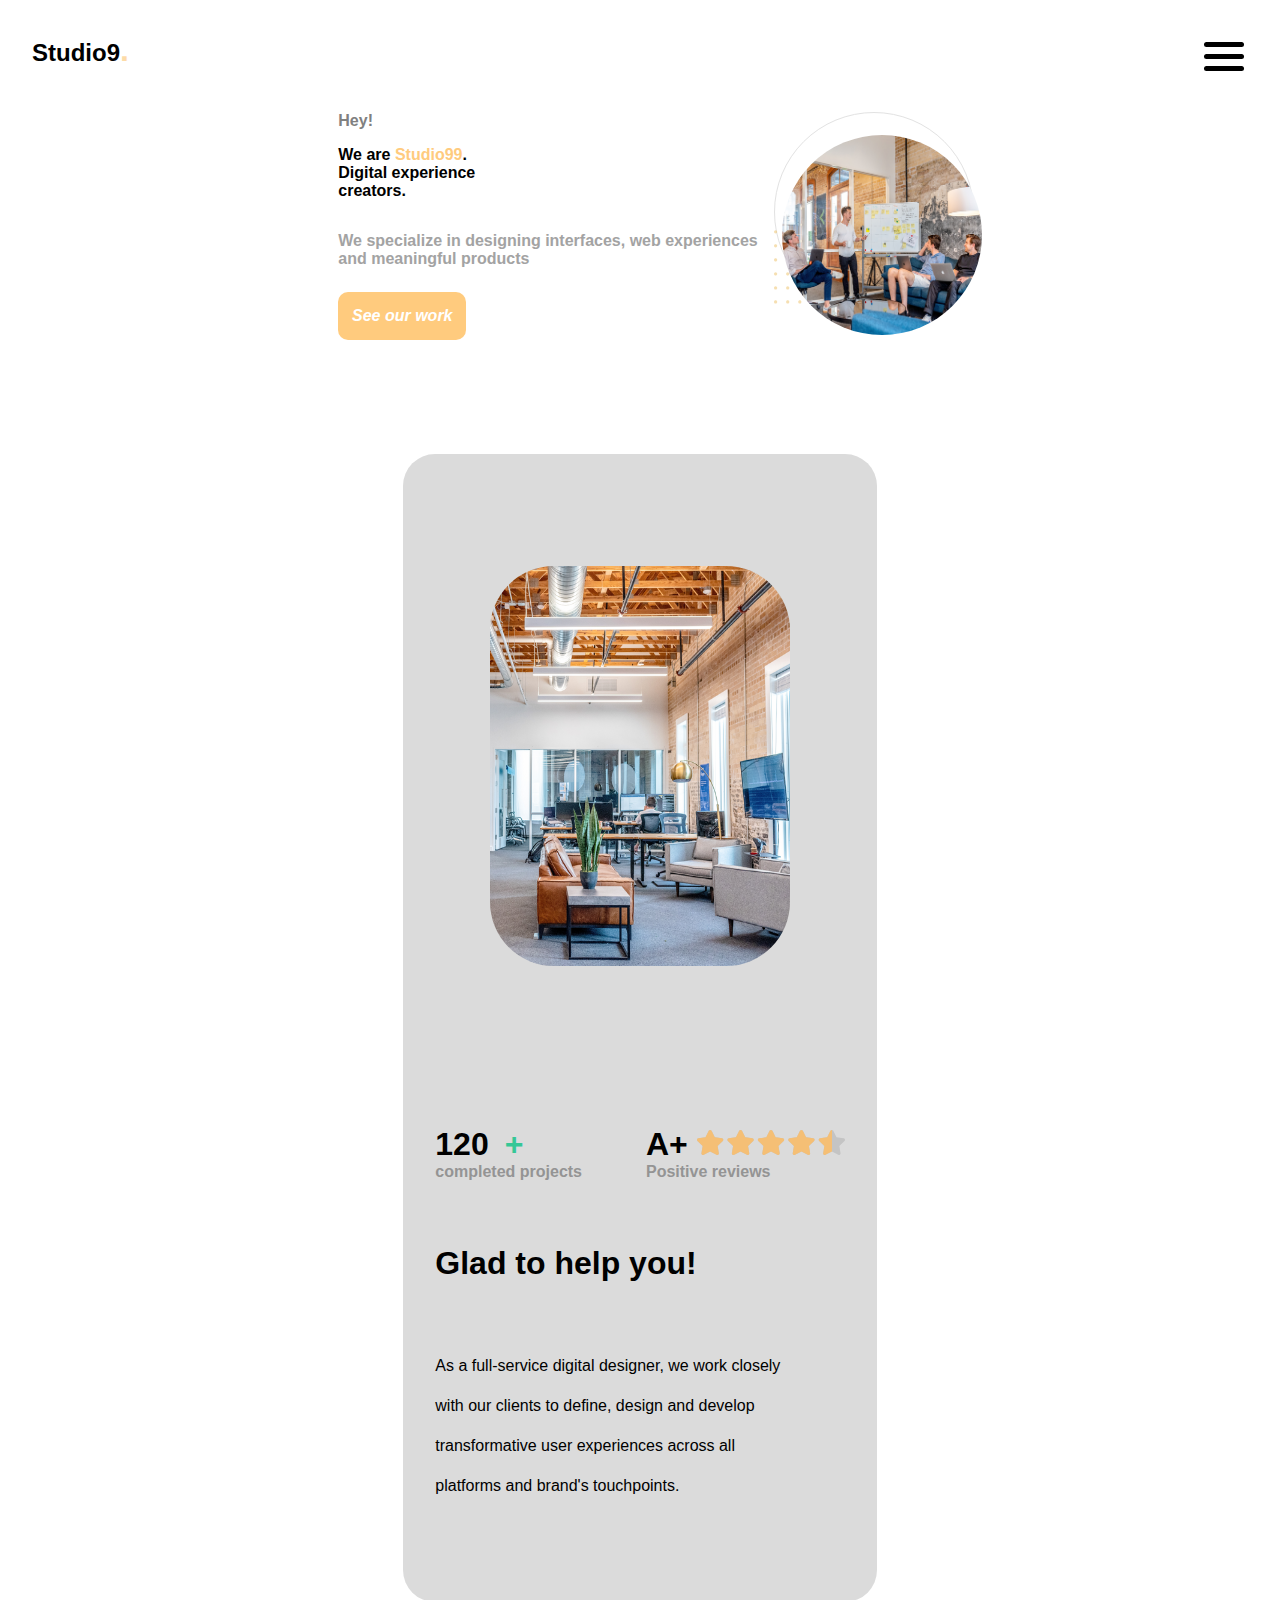
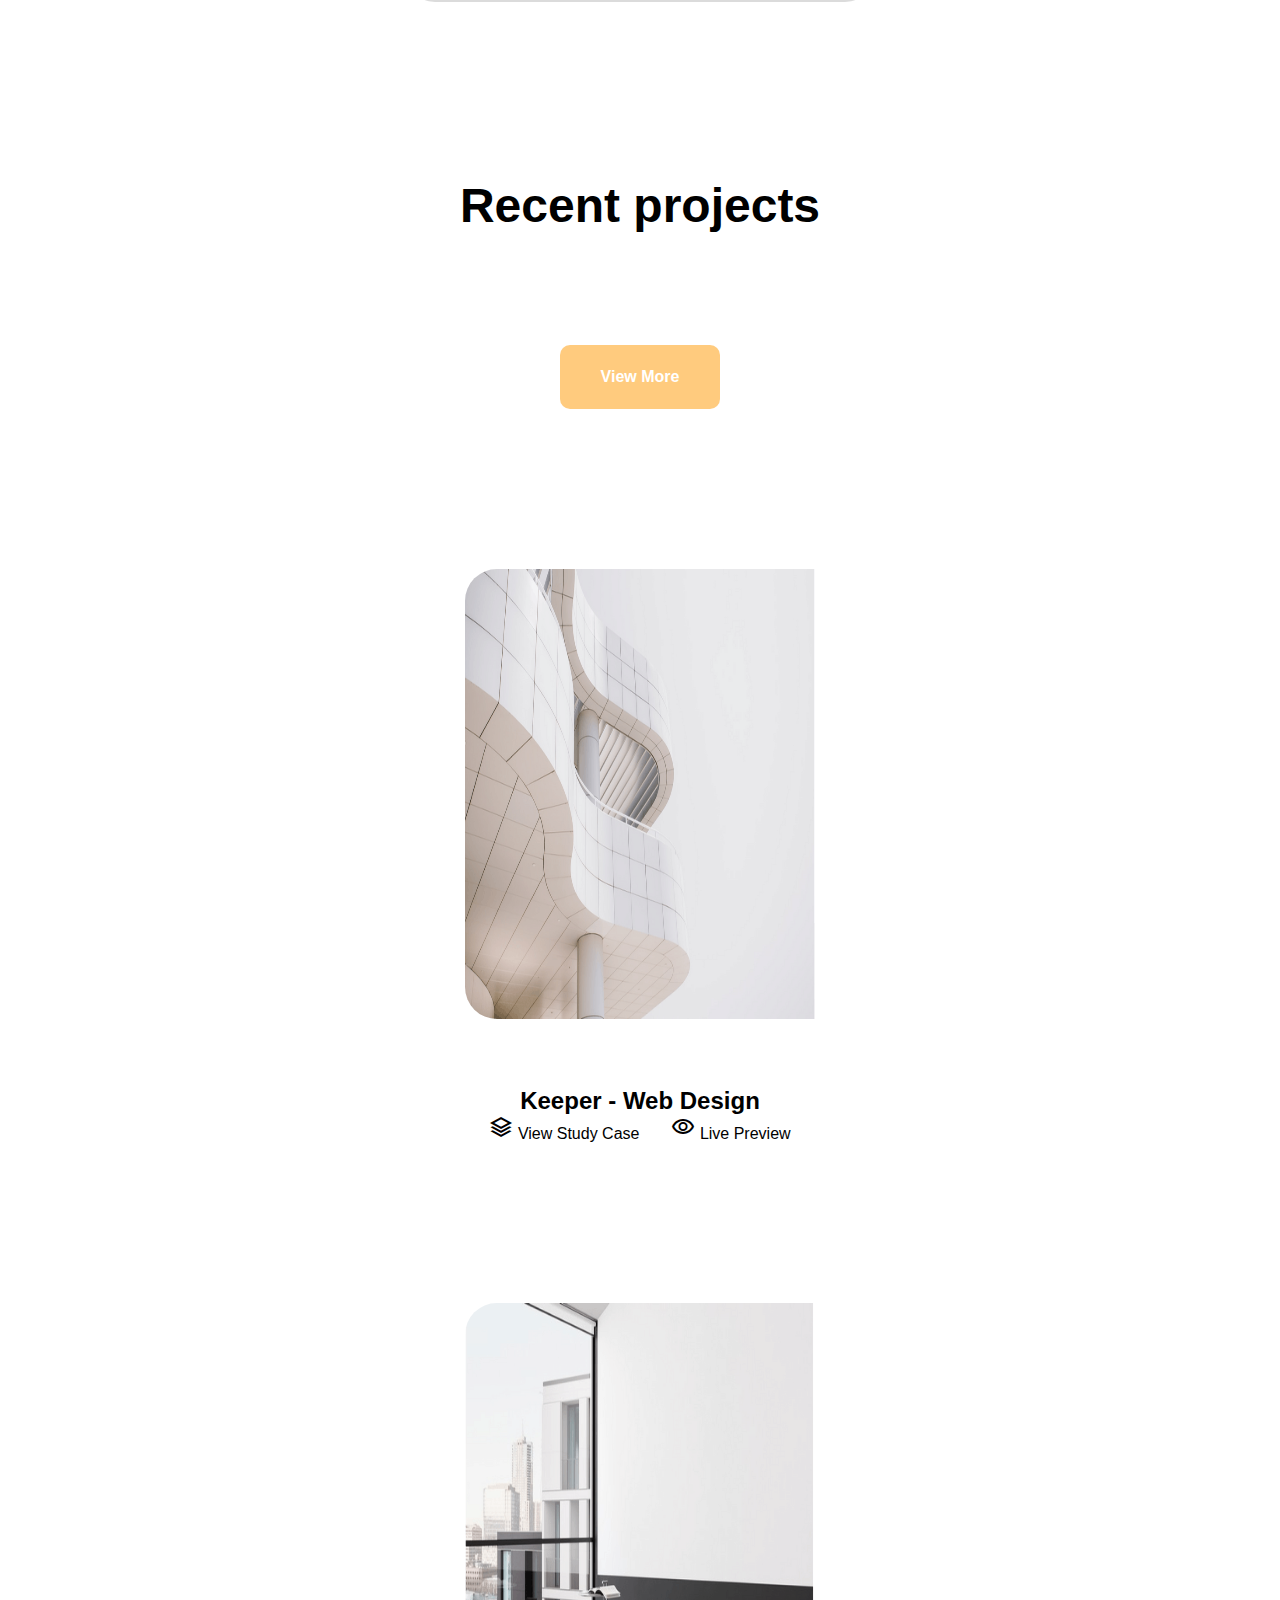
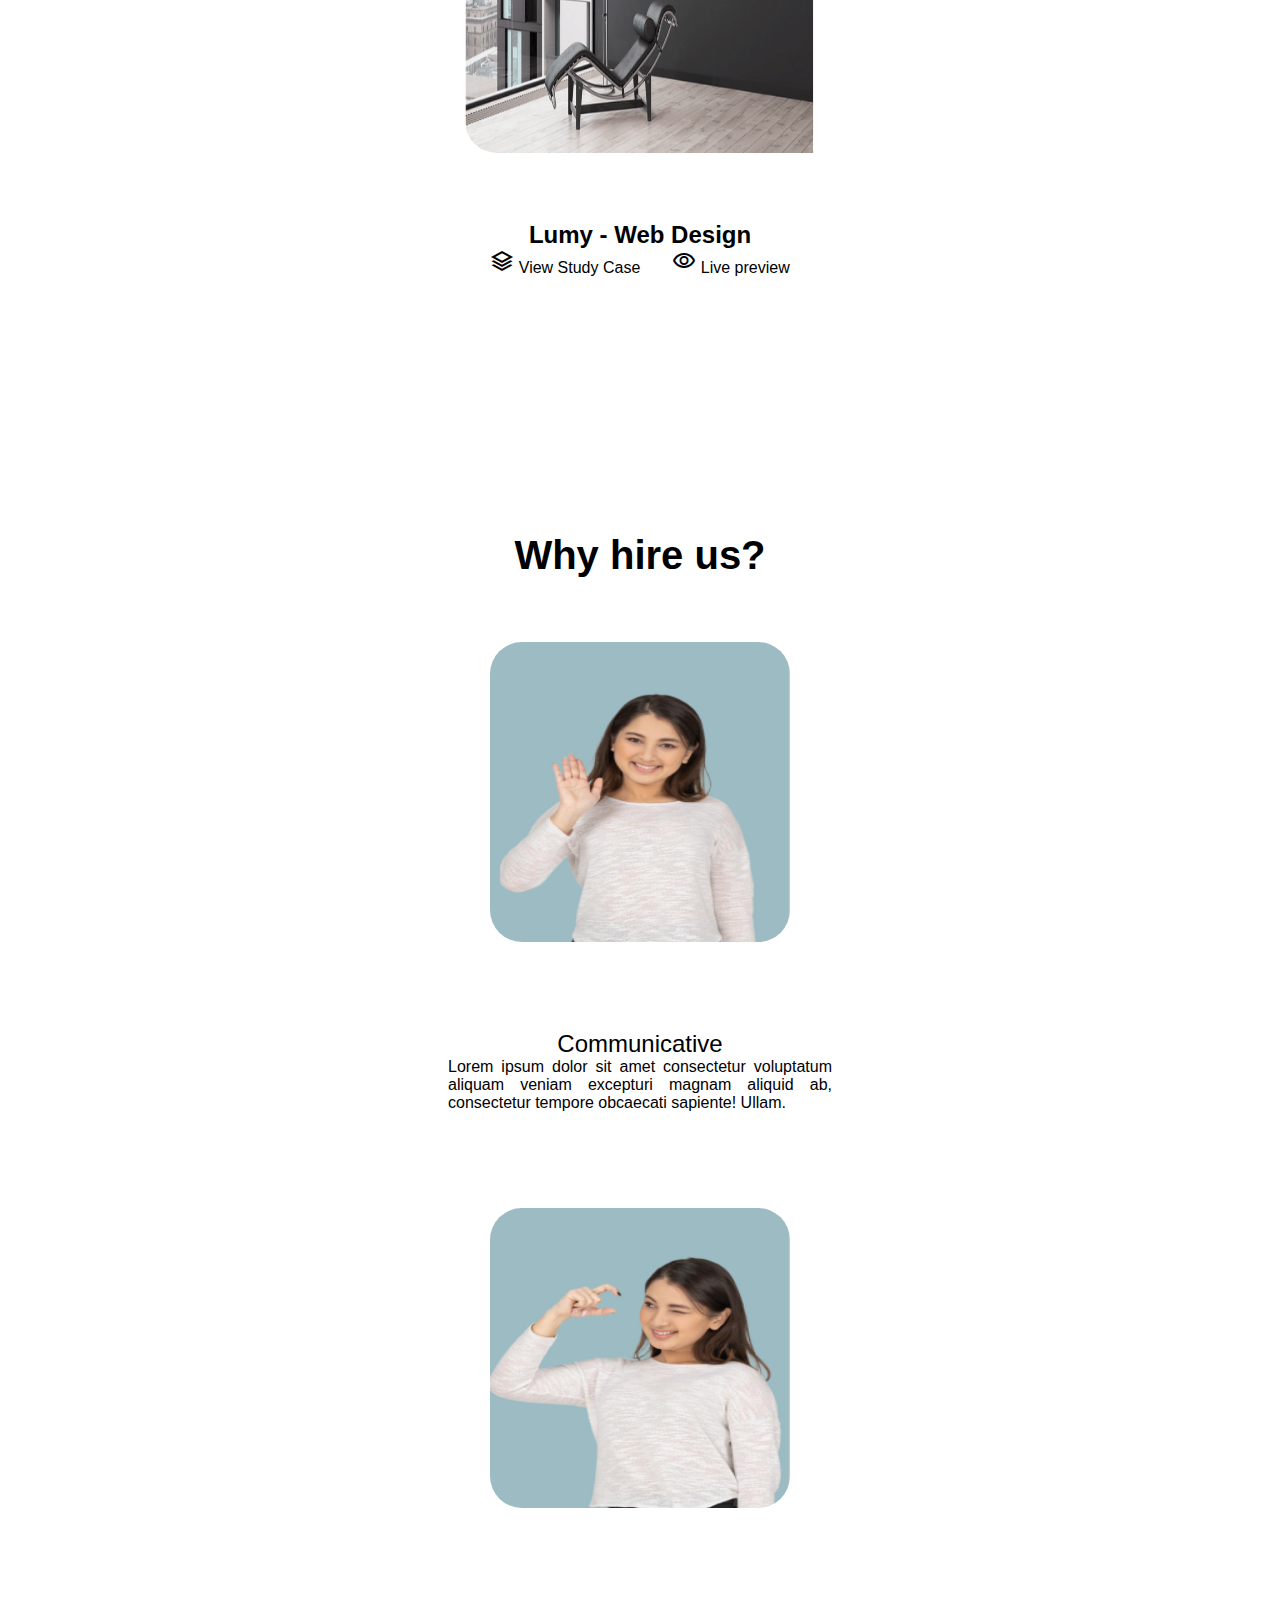
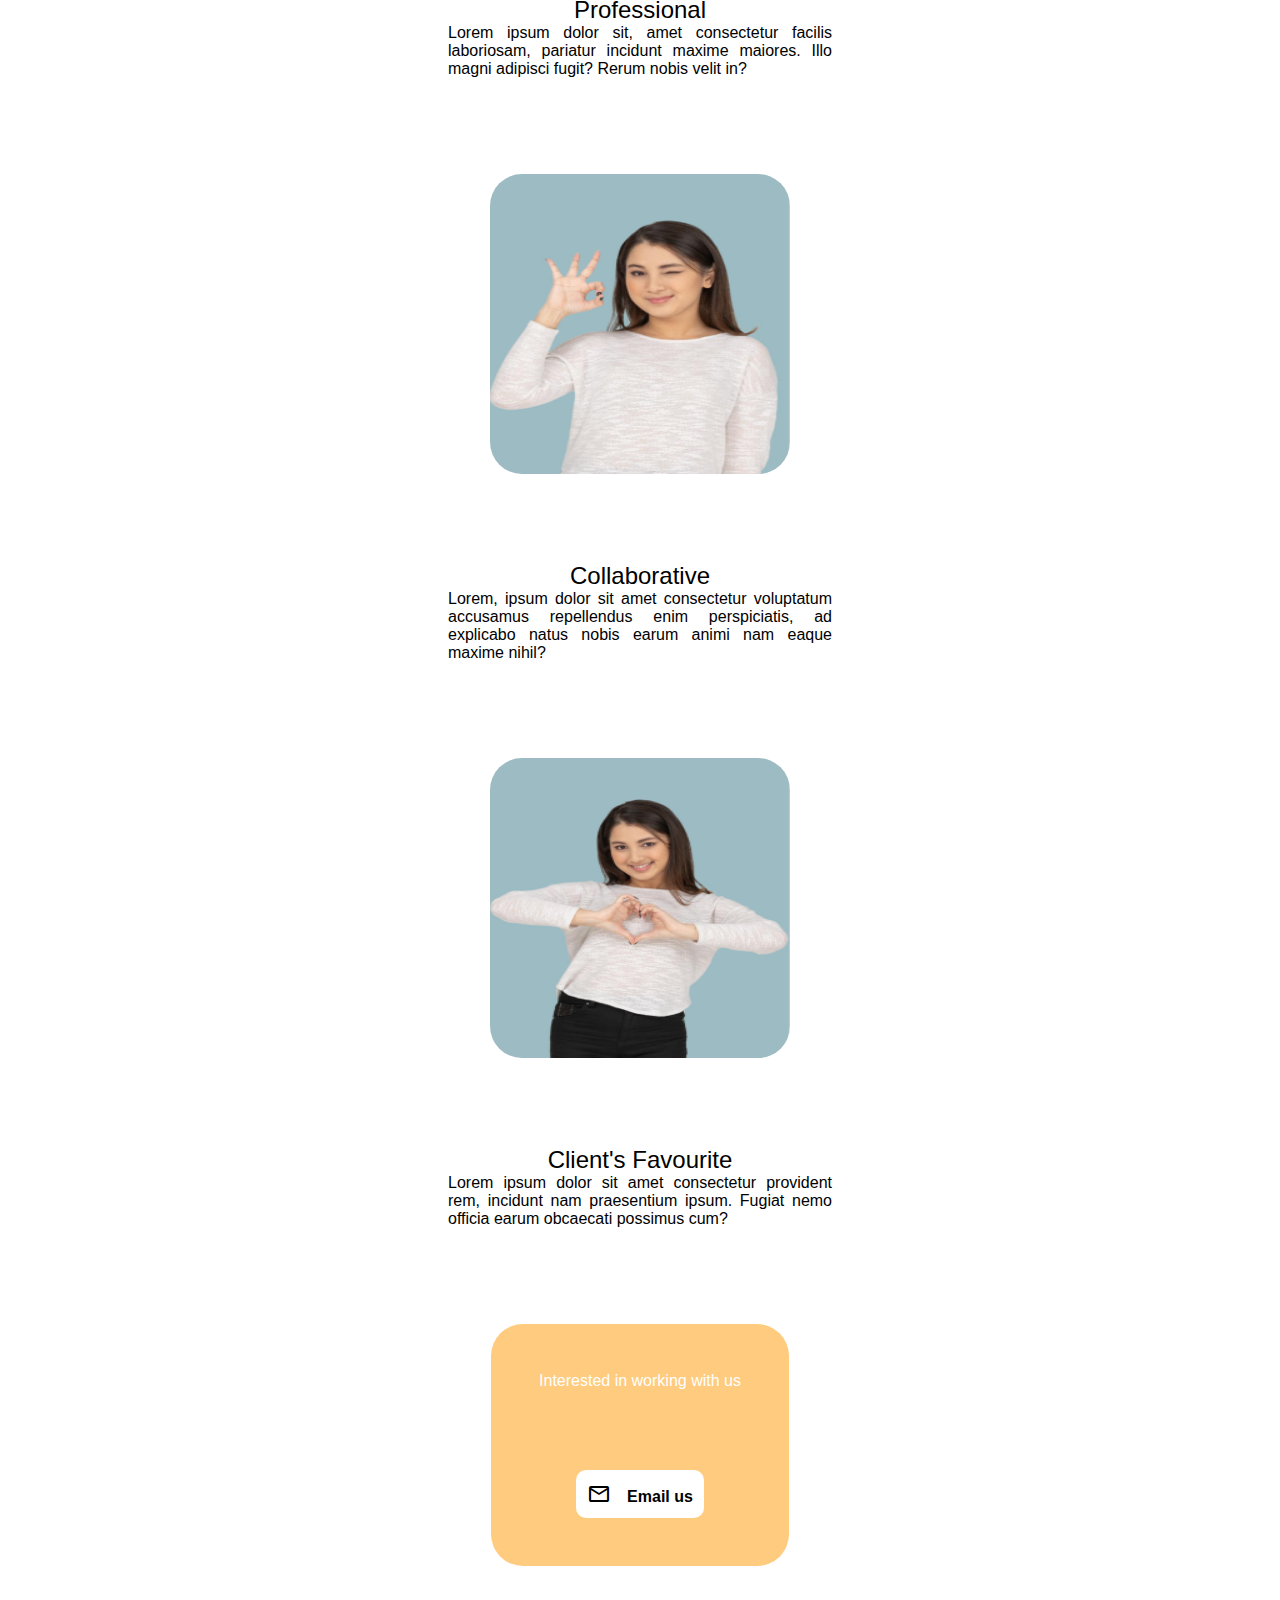
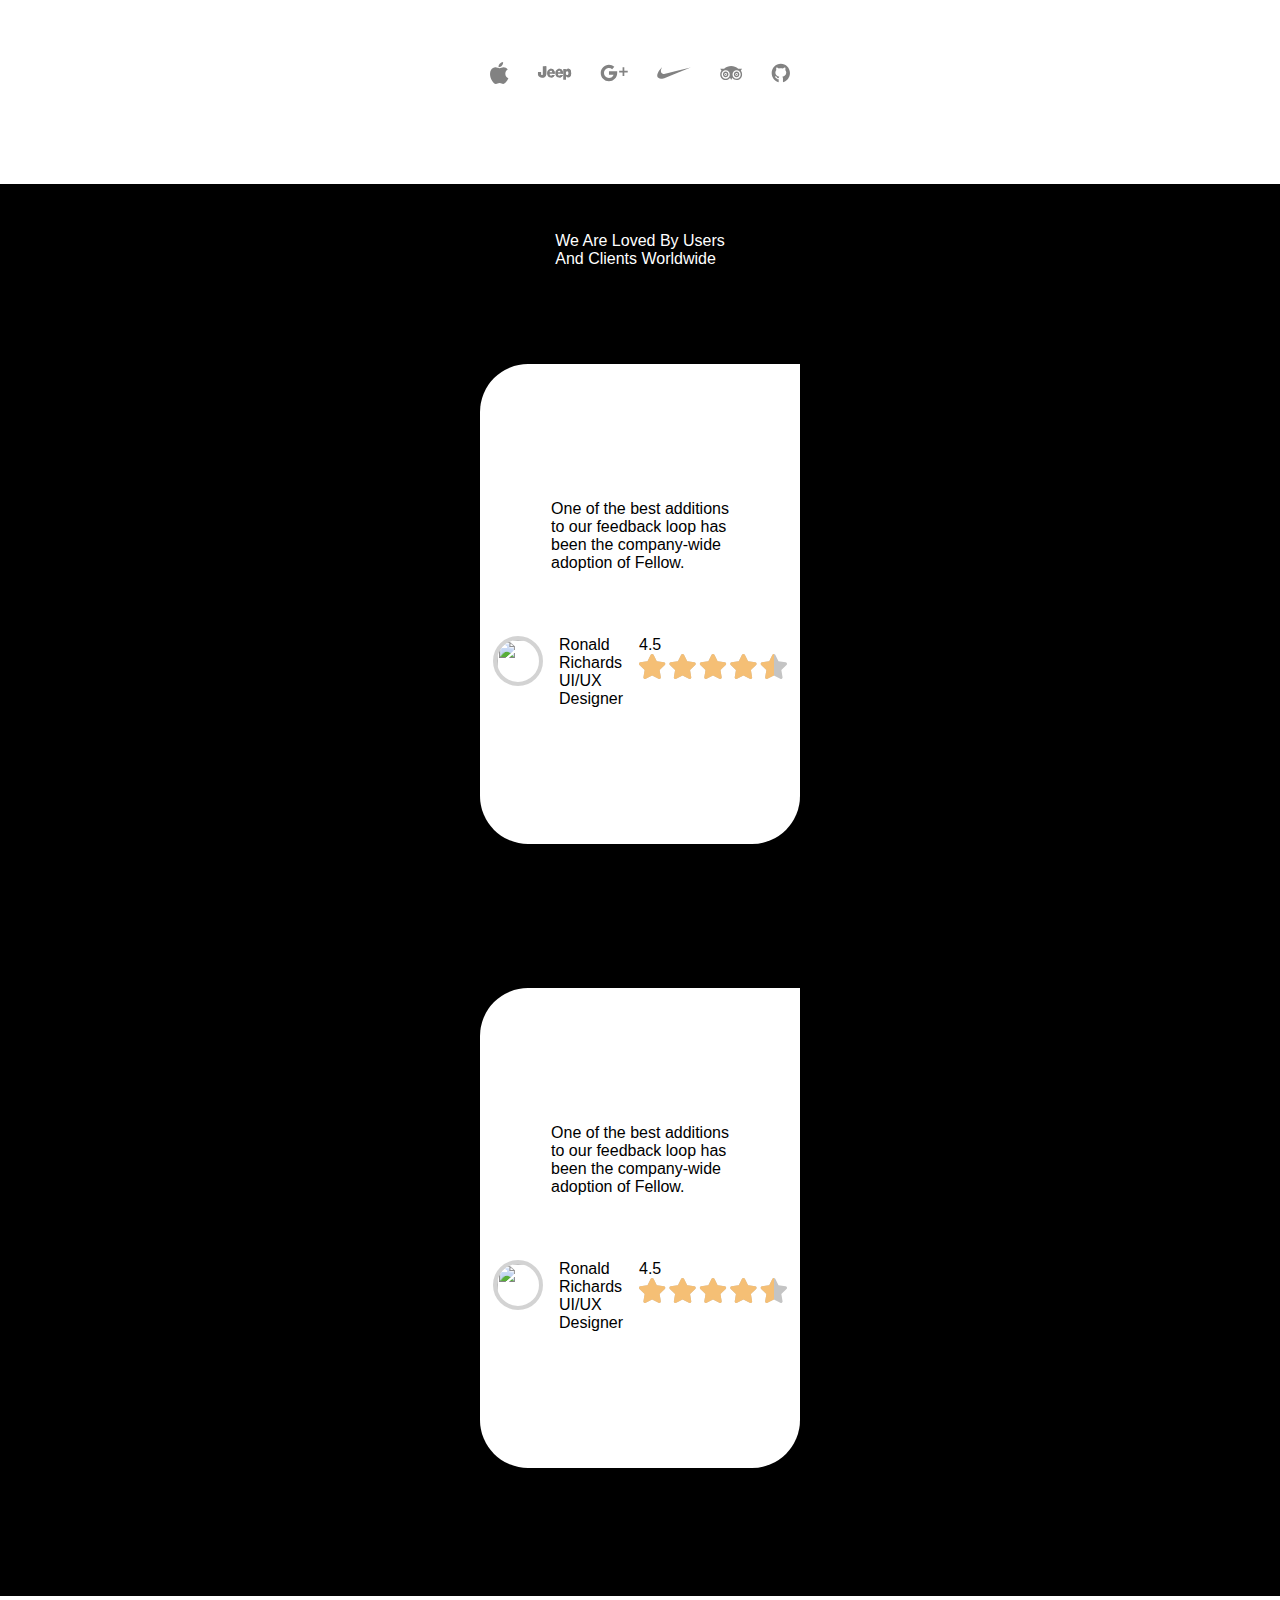
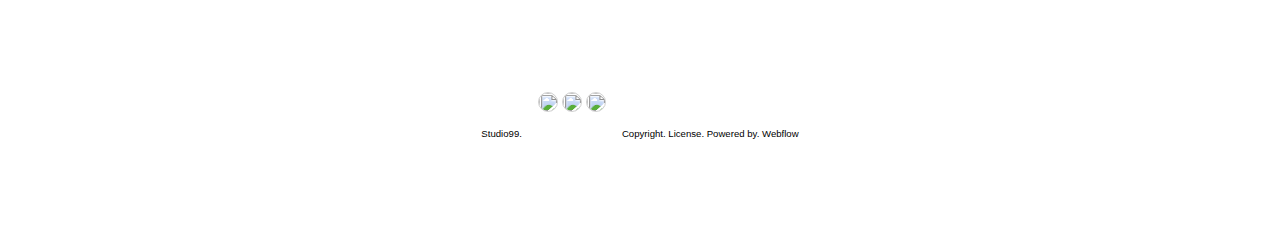
==== index.html @ e76a4ba3 "second commit" ====
<!DOCTYPE html>
<html lang="en">
<head>
    <meta charset="UTF-8">
    <meta name="viewport" content="width=device-width, initial-scale=1.0">
    <title>New-code</title>
    <link rel="stylesheet" href="https://fonts.googleapis.com/css2?family=Material+Symbols+Outlined:opsz,wght,FILL,GRAD@24,400,0,0&icon" />
    <link rel="stylesheet" href="style.css">
</head>
<body>
    <header>

        <div class="header-title">
            Studio9<span>.</span>
        </div>

        <div class="burger">
            <button class="menu-button">
                <div class="menu-icon"></div>
            </button>
        <nav>
        <ul>
            <li><a href="#">HOME</a></li>
            <li><a href="#">ABOUT US</a></li>
            <li><a href="#">CONTACT</a></li>
        </ul>
        </nav>
        </div>
    </header>
    <main>
        <section class="section-1">
            <div class="intro">
                <span class="hey">Hey!</span><br>
                <div>
                    We are
                <span class="studio">Studio99</span>. <br>
                Digital
                experience <br>
                creators.
                </div>
                <p>We specialize in designing interfaces, web experiences <br> and meaningful products</p>
                <button><a href="#">See our
                work</a></button>
            </div>
            <div class="photomatch">
                <p></p>
                <img class="img-1" src="img/5ff5495c7d112844ff92d80e_hero-img-p-500.png" alt="">
                <img class="img-2" src="img/5ff5495c7d1128192292d7f9_pattern.svg" alt="">
            </div>
        </section>
        <section>
            <div>
                <img src="" alt="">
            </div>
            <div>
            </div>
        </section>
        <section class="section-2">
                <img class="sec2-img" src="img/5ff5495c7d11288f3192d80f_about-img-p-500.png" alt="">
                <div>
                    <div class="head-text">
                        <div>
                        <p>
                            120<span>+</span>
                            <p class="p-p">completed projects</p>
                        </p>
                    </div>
                    <div>
                        <p>
                            A+ <img src="img/5ff5495c7d112816cc92d7f7_Stars.svg" alt="">
                            <p class="p-p">Positive reviews</p>
                        </p>
                    </div>
                    </div>
                    <p class="glad">Glad to help you!</p>
                    <p class="service">As a full-service digital designer, we work closely <br>
                    with our clients to define, design and develop <br>
                transformative user experiences across all <br>
            platforms and brand's touchpoints.
                   </p>
                </div>
        </section>
        <div class="recent">
            <p>Recent projects</p>
                <button>
                    <a href="#">View More</a>
                </button>
        </div>
        <section class="section-3">
            <div class="sec-3-div">
                <img src="img/5ff5495c7d1128391092d7e5_thumb-2-lg-p-800.png" alt="">
                <p class="keeper">Keeper - Web Design</p>
                <div class="googleapis">
                    <p>
                        <span class="material-symbols-outlined">
                            stacks
                            </span>
                            <span>View Study Case</span>
                    </p>
                    <p>
                        <span class="material-symbols-outlined">
                            visibility
                            </span>
                            <span>Live Preview</span>
                    </p>
                </div>
            </div>
            <div class="sec-3-div">
                <img class="sec-3-img" src="img/5ff5495c7d11280ce892d7e6_thum-1-lg-p-800.png" alt="">
                <p class="lumy">Lumy - Web Design</p>
                <div class="googleapis">
                    <p>
                        <span class="material-symbols-outlined">
                            stacks
                            </span>
                            <span>View Study Case</span>
                    </p>
                    <p>
                        <span class="material-symbols-outlined">
                            visibility
                            </span>
                            <span>Live preview</span>
                    </p>
                </div>
            </div>

        </section>
        <div class="why-hire">
            Why hire us?
        </div>
        <section class="section-4">
            <div>
            <img src="img/5ff5495c7d1128cd1492d807_me-1.png" alt="">
            <p class="top">Communicative</p>
            <p class="text">Lorem ipsum dolor sit amet consectetur voluptatum aliquam veniam excepturi magnam aliquid ab, consectetur tempore obcaecati sapiente! Ullam.</p>
           </div>
           <div>
            <img src="img/5ff5495c7d11286f5392d808_me-2.png" alt="">
            <p class="top">Professional</p>
            <p class="text">Lorem ipsum dolor sit, amet consectetur  facilis laboriosam, pariatur incidunt maxime maiores. Illo magni adipisci fugit? Rerum nobis velit in?</p>
           </div>
           <div>
            <img src="img/5ff5495c7d1128afc992d7fc_me-3.png" alt="">
            <p class="top">Collaborative</p>
            <p class="text">Lorem, ipsum dolor sit amet consectetur voluptatum accusamus repellendus enim perspiciatis, ad explicabo natus nobis earum animi nam eaque maxime nihil?</p>
           </div>
           <div>
            <img src="img/5ff5495c7d11280b6f92d7fa_me-4.png" alt="">
            <p class="top">Client's Favourite</p>
            <p class="text">Lorem ipsum dolor sit amet consectetur  provident rem, incidunt nam praesentium ipsum. Fugiat nemo officia earum obcaecati possimus cum?</p>
           </div>

        </section>
        <section class="section-5">
            <p>Interested in working with us</p>
            <button>
                <a href="#">
                    <span class="material-symbols-outlined">
                        mail
                        </span>
                    Email us
                </a>
        </button>
        </section>
        <div>
            <img class="logo-img" src="img/5ff5495c7d112845f992d80c_Brands Logo.svg" alt="">
        </div>
        <section class="section-6">
            <div class="sec-6-head">We Are Loved By Users <br> And Clients Worldwide
            </div>
            <div class="tabs">
            <div class="sec-6-tab">
                One of the best additions <br>to our feedback loop has <br> been the company-wide <br> adoption of Fellow.
                <div class="sec-6-tab-aside">
                    <img class="img" src="" alt="">
                    <p>
                    Ronald <br>
                    Richards    
                    <br>
                        <span>UI/UX Designer</span>
                    </p>
                    <p>
                        4.5
                        <img src="img/5ff5495c7d112816cc92d7f7_Stars.svg" alt="">
                    </p>
            </div>
            </div>
            <div class="sec-6-tab">
                One of the best additions <br>to our feedback loop has <br> been the company-wide <br> adoption of Fellow.
                <div class="sec-6-tab-aside">
                    <img class="img" src="" alt="">
                    <p>
                    Ronald <br>
                    Richards    
                    <br>
                        <span>UI/UX Designer</span>
                    </p>
                    <p>
                        4.5
                        <img src="img/5ff5495c7d112816cc92d7f7_Stars.svg" alt="">
                    </p>
                </div>
                </div>
            </div>
            

        </section>
    </main>
    <footer>
        <div>
            <p>Studio99.</p>
            <div class="img-div">
                <img class="img" src="" alt="">
                <img class="img" src="" alt="">
                <img class="img" src="" alt="">
            </div>
            <p>Copyright. <span>License</span>. Powered by. <span>Webflow</span></p>
        </div>
    </footer>
</body>
</html>
---- style.css ----
*{
    margin: 0;
    padding: 0;
    box-sizing: border-box;
}
html{
    scroll-behavior: smooth;
    font-family: sans-serif;
}
body{
    display: flex;
    flex-direction: column;
    justify-content: center;
    place-content: center;
}
header{
    margin: 2rem;
    display: flex;
    flex-flow: row nowrap;
    justify-content: space-between;
}
.menu-button{
    background-color: transparent;
    border: none;
    width: 48px;
    height: 48px;
    display: flex;
    justify-content: center;
    align-items: center;
    position: relative;
}
.menu-icon,
.menu-icon::before,
.menu-icon::after{
    background-color: black;
    width: 40px;
    height: 5px;
    border-radius: 5px;
    position: absolute;
    transition: all 0.5s;
}
.menu-icon::before,
.menu-icon::after{
    content: "";
}
.menu-icon::before{
    transform: translate(-20px, -12px);
} 
.menu-icon::after{
     transform: translate(-20px, 12px);
}
:is(.burger:hover, .burger:focus-within) 
.menu-icon{
    background-color: transparent;
}
:is(.burger:hover, .burger:focus-within)
.menu-icon::before{
    transform: translateX(-20px) rotate(45deg);
}
:is(.burger:hover, div:focus-within)
.menu-icon::after{
    transform: translateX(-20px) rotate(-45deg);
}
:is(.burger:hover, .burger:focus-within)
nav{
    display: block;
}
nav{
    display: none;
    transform-origin: top center;
    animation: showMenu 0.5s ease-in-out forwards;
}

@keyframes showMenu {
    0%{
        transform: scaleY(0);
    }
    80%{
        transform: scaleY(1.2);
    }
    100%{
        transform: scaleY(1);
    }
}
nav ul{
    list-style-type: none;
    display: flex;
    flex-flow: column nowrap;
}
nav li{
    padding: 0.5rem;
    border-top:1px solid black;
}
nav a{
    display: block;
    text-align: center;
    width: 100%;
    margin: auto;
}
nav a{
    color: black;
    font-weight: bold;
    text-decoration: none;
}
nav a:hover,
nav a:focus{
    transform: scale(1.2);
    transition: all 0.3s;
}
.header-title{
    font-weight: bold;
    font-size: 1.5rem;
}
.header-title span{
    color: rgb(253, 219, 168);
    font-size: 2rem;
}



/* main */



main{
    display: flex;
    flex-direction: column;
    justify-content: center;
    align-items: center;
}


/* Main content: section-1 */


main .section-1{
    display: flex;
    gap: 1rem;
    margin-left: 2rem; 
    margin-bottom: 5rem; 
}
main .section-1 .intro{
    font-size: 1rem;
    font-weight: bold;
}
main .section-1 .intro .hey{
    color: grey;
    font-size: 1rem;
}
main .section-1 .intro div{
    margin-top: 1rem;
}
main .section-1 .intro .studio{
    color: rgb(255, 203, 126);
}
main .section-1 .intro p{
    margin-top: 2rem;
    font-size:1rem;
    color: rgb(163, 163, 163);
}
main .section-1 .intro button{
    width: 8rem;
    height: 3rem;
    display: flex;
    justify-content: center;
    align-items: center;
    background-color: rgb(255, 203, 126);
    border: none;
    margin-top: 1.5rem;
    border-radius: 10px;
}
main .section-1 .intro button a{
    text-decoration: none;
    color: white;
    font-size: 1rem;
    font-style: oblique;
    font-weight: bold;
}
main .photomatch{
    display: flex;
    position: relative;
}
main .photomatch p{
    width: 200px;
    height: 200px;
    border-radius: 50%;
    position: static;
    border: 1px solid rgb(226, 226, 226);
}
main .photomatch .img-1{
    width: 200px;
    height: 200px;
    border-radius: 50%;
    position: absolute;
    top: 10%;
    right: -4% ;
    z-index: 8;
}
main .photomatch .img-2{
    width: 100px;
    height: 100px;
    position: absolute;
    bottom: 10%;
    right:50%;
}


/* Main content: section-2 */


main .section-2{
    display: flex;
    justify-content: center;
    align-items: center;
    flex-direction: column;
    gap: 10rem;
    background-color: rgb(219, 219, 219);
    padding: 2rem;
    border-radius: 2rem;
    margin: 1rem;
}
main .section-2 .sec2-img{
    width: 300px;
    height: 400px;
    border-radius: 4rem;
    margin-top: 5rem;
}
main .section-2 .head-text{
    display: flex;
    justify-content: center;
    align-items: center;
    gap: 4rem;
    margin-bottom: 2rem;
}
main .section-2 .head-text p{
    font-size: 2rem;
    font-weight: bolder;
}
main .section-2 .head-text div .p-p{
    font-size: 1rem;
    color: #949494;
}
main .section-2 .head-text p span{
    margin-left: 1rem;
    color: rgb(53, 199, 150);
    font-weight: bolder;
}
main .section-2 .glad{
    font-size: 2rem;
    font-weight: bolder;
    margin-bottom: 4rem;
    margin-top: 4rem;
}
main .section-2 .service{
    font-size: 1rem;
    line-height: 2.5rem;
    margin-bottom: 4rem;
    margin-top: 4rem;
}



/* Recent projects */



.recent{
    display: flex;
    justify-content: center;
    align-items: center;
    flex-direction: column;
    gap: 5rem;
    margin-top: 10rem;
}
.recent p{
    font-size: 3rem;
    font-weight: bolder;
    text-wrap: nowrap;
}
.recent button{
    width: 10rem;
    height: 4rem;
    display: flex;
    justify-content: center;
    align-items: center;
    background-color: rgb(255, 203, 126);
    border: none;
    margin-top: 2rem;
    border-radius: 10px;
}
.recent button a{
    text-decoration: none;
    color: white;
    font-size: 1rem;
    font-weight: bold;
}


/* Main content: section 3*/


main .section-3{
    display: flex;
    justify-content: center;
    align-items: center;
    flex-direction: column;
    gap: 10rem;
    margin-top: 10rem;
}
main .section-3 img{
    height: 450px;
    width: 350px;
    border-top-left-radius:2rem ;
    border-bottom-left-radius:2rem;
}
main .section-3 .keeper{
    margin-top: 4rem;
    font-size: 1.5rem;
    font-weight: bold;
    text-align: center;
}
main .section-3 .lumy{
    margin-top: 4rem;
    display: flex;
    justify-content: center;
    align-items: center;
    font-size: 1.5rem;
    font-weight: bold;
}
main .section-3 .googleapis{
    display: flex;
    justify-content: center;
    align-items: center;
    text-align: center;
    display: flex;
    gap: 2rem;
    font-size: 1rem;
}


/* why hire us */


.why-hire{
    display: flex;
    justify-content: center;
    align-items: center;
    margin-top: 16rem;
    margin-bottom: 4rem;
    font-size: 2.5rem;
    font-weight: bold;
}




/* Main-content: section 4 */


main .section-4{
    display: flex;
    justify-content: center;
    align-items: center;
    flex-direction: column;
    gap: 6rem;
    width: 30%; 
}
main .section-4 img{
    height: 300px;
    width: 300px;
    border-radius: 2rem;
    margin-bottom: 1.5rem;
}
main .section-4 div{
    display: flex;
    flex-direction: column;
    justify-content: center;
    align-items: center; 
    
}
main .section-4 .top{
    text-align: center;
    font-size: 1.5rem; 
    margin-top: 4rem;
}
main .section-4 .text{
    display: flex;
    flex-direction: column;
    justify-content: center;
    align-items: center;
    text-align: justify;

}



/* Main-content: section 5 */


main .section-5{
    display: flex;
    justify-content: center;
    align-items: center;
    flex-direction: column;
    flex-wrap: wrap;
    margin-top: 6rem;
    background-color: rgb(255, 203, 126);
    padding: 3rem;
    border-radius: 2rem;
    gap: 3rem;
    margin-bottom: 6rem;
}
main .section-5 p{
    font-size: 1rem;
    color: white;   
    text-wrap: nowrap;
}
main .section-5 button{
    width: 8rem;
    height: 3rem;
    display: flex;
    justify-content: center;
    align-items: center;
    background-color: white;
    border: none;
    margin-top: 2rem;
    border-radius: 10px;
}
main .section-5 a{
    display: flex;
    align-items: self-end;
    gap: 1rem;
    text-decoration: none;
    color: black;
    font-size: 1rem;
    font-weight: bold;
}



.logo-img{
    width: 300px;
}
/* Main-content: section 6 */


main .section-6{
    display: flex;
    justify-content: center;
    align-items: center;
    flex-direction: column;
    background-color: black;
    width: 100%;
    margin-top: 6rem;
    margin-bottom: 6rem;
}
main .section-6 .sec-6-head{
    color: white;
    font-size: 1rem;
    margin: 3rem;
}
main .section-6 .tabs{
    display: flex;
    gap: 3rem;
    justify-content: center;
    align-items: center;
    flex-direction: column;
    margin-bottom: 5rem;
}
main .section-6 .sec-6-tab{
    display: flex;
    flex-direction: column;
    gap: 2rem;
    justify-content: center;
    align-items: center;
    background-color: white;
    width: 20rem;
    height: 30rem;
    padding: 2rem;
    margin: 3rem;
    border-top-left-radius: 3rem;
    border-bottom-left-radius:3rem ;
    border-bottom-right-radius:3rem ;
    font-size: 1rem;
}
main .section-6 .sec-6-tab-aside{
    display: flex;
    margin-top: 2rem;
    gap: 1rem;
}
main .section-6 .sec-6-tab-aside .img{
    width: 50px;
    height: 50px;
    border: 4px solid rgba(190, 190, 190, 0.678);
    border-radius: 50%;
}


/* footer */


footer div{
    display: flex;
    justify-content: center;
    align-items: center;
    gap: 1rem;
    margin-bottom: 4rem;
    font-size: 0.6rem;
}
footer .img-div{
    display: flex;
    justify-content: center;
    align-items: center;
    gap: 4px;
}
footer .img{
    display: flex;
    justify-content: center;
    align-items: center;
    width: 20px;
    height: 20px;
    border: 1px solid rgba(190, 190, 190, 0.726);
    border-radius: 50%;
}
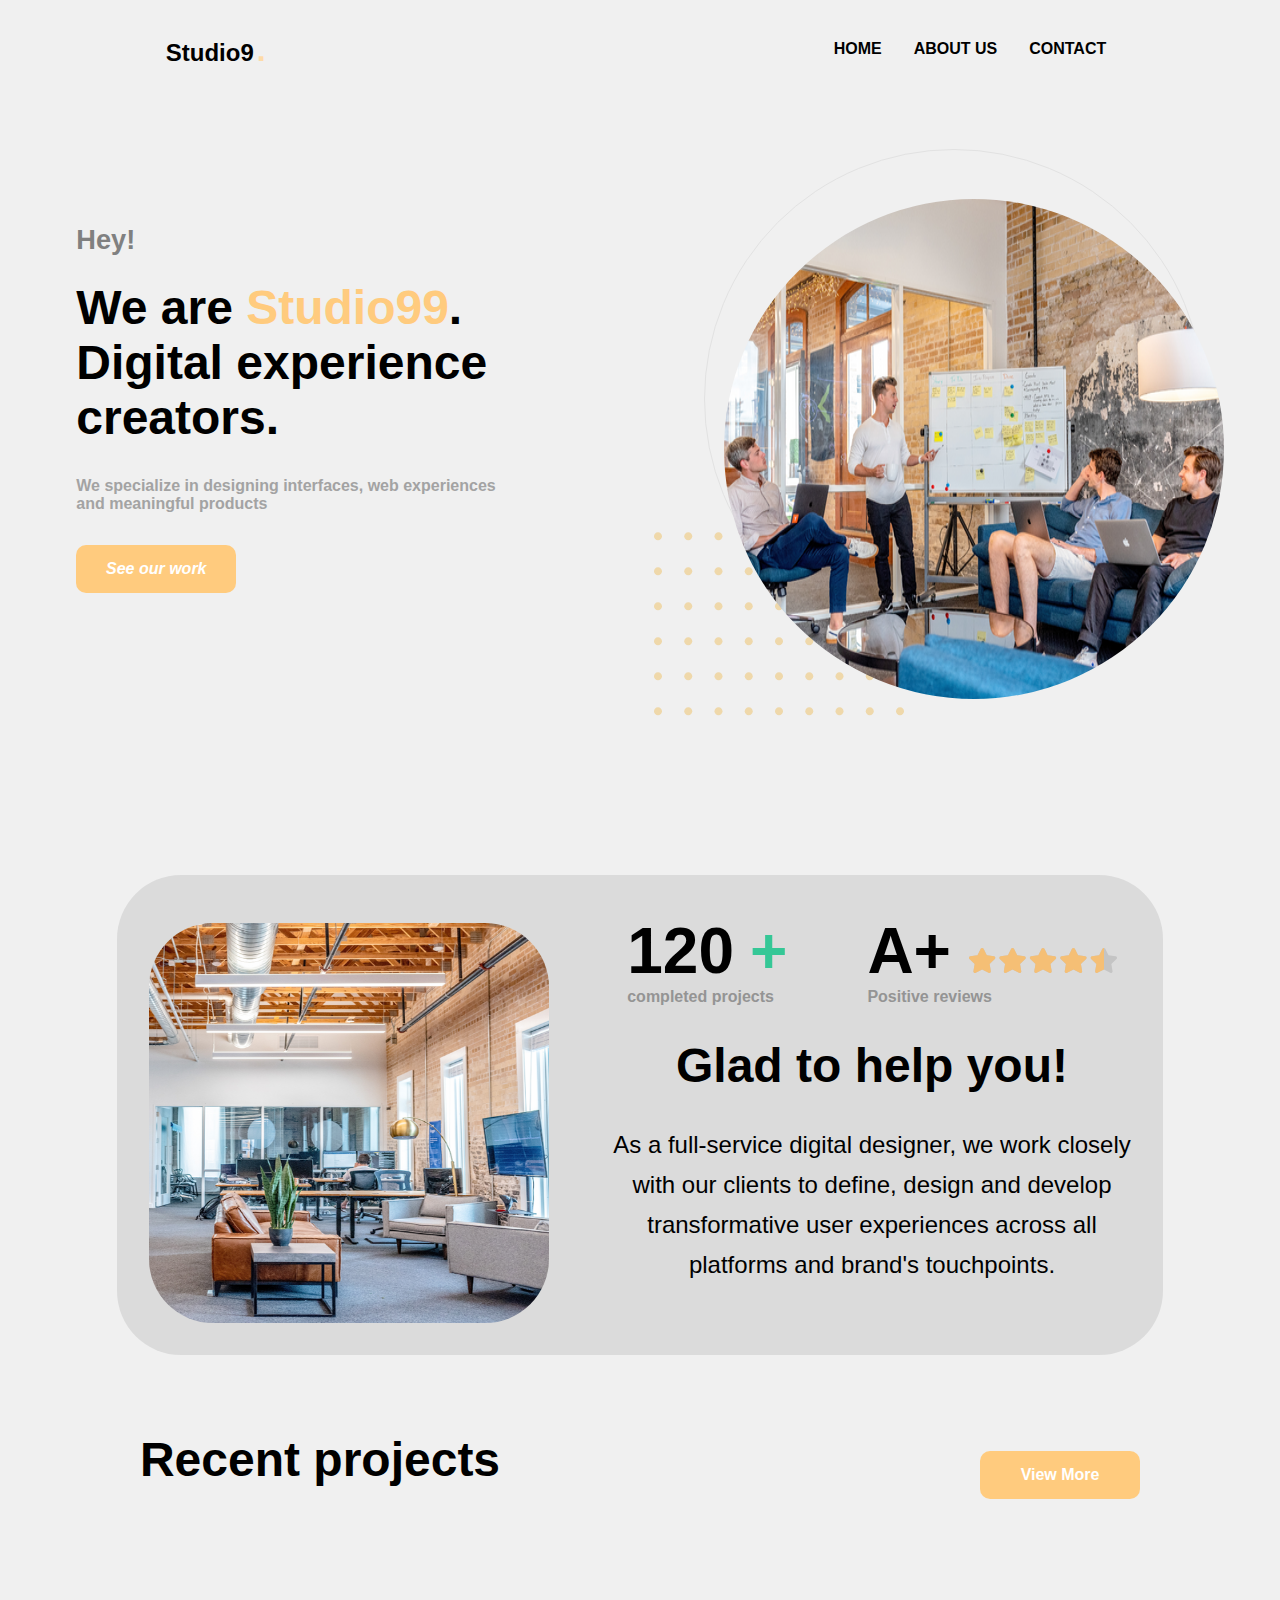
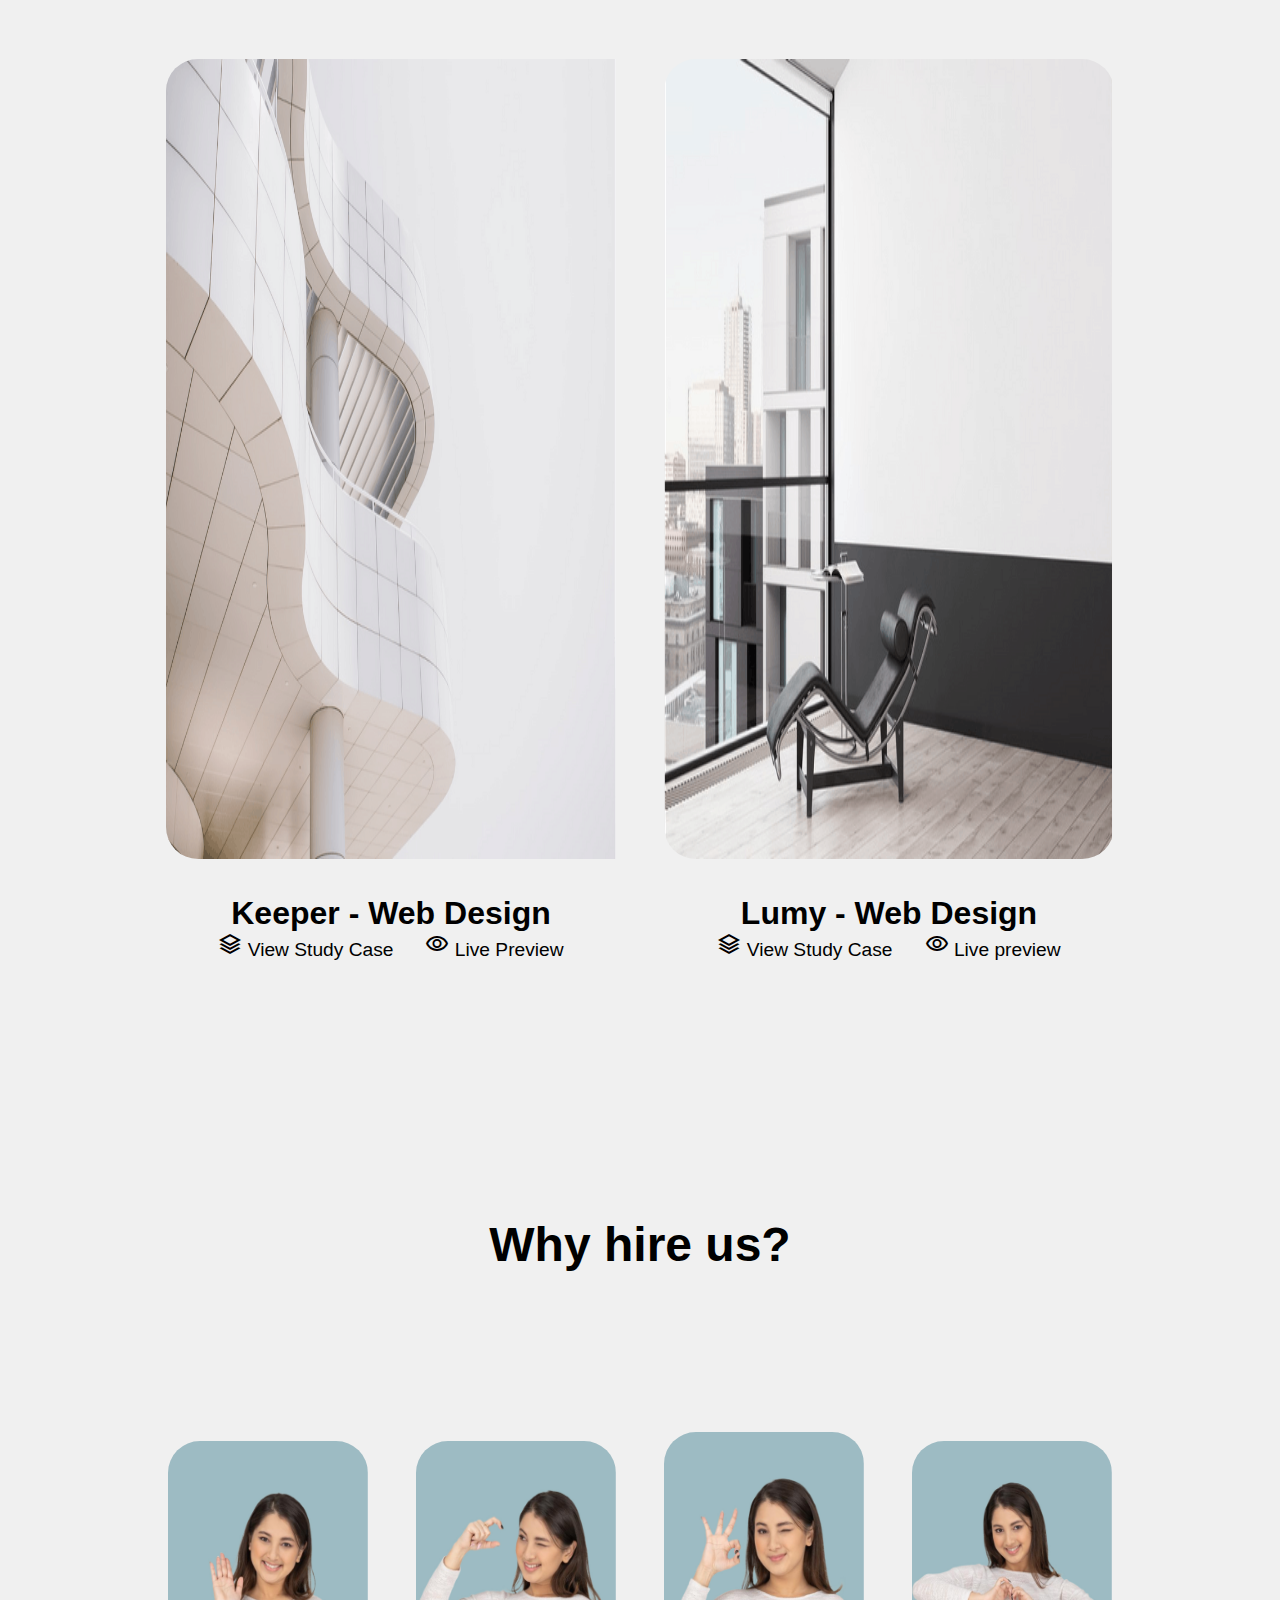
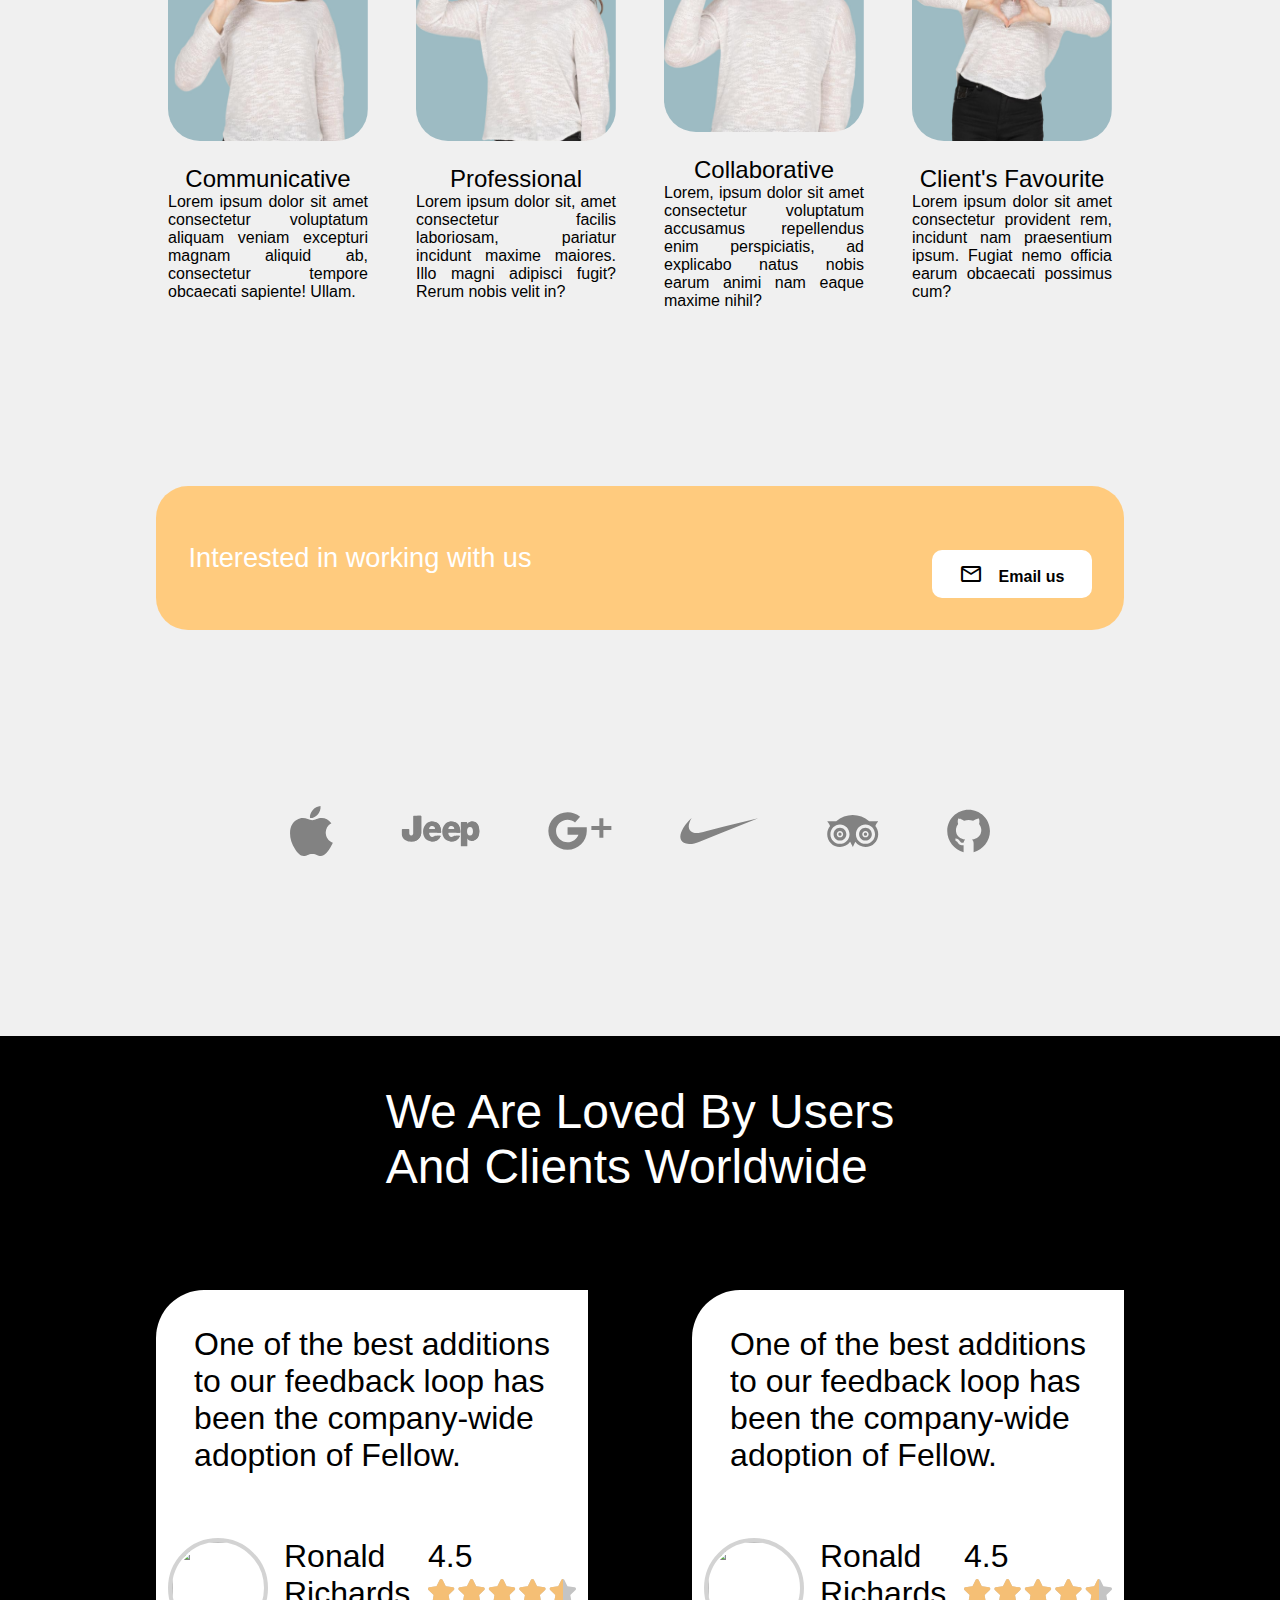
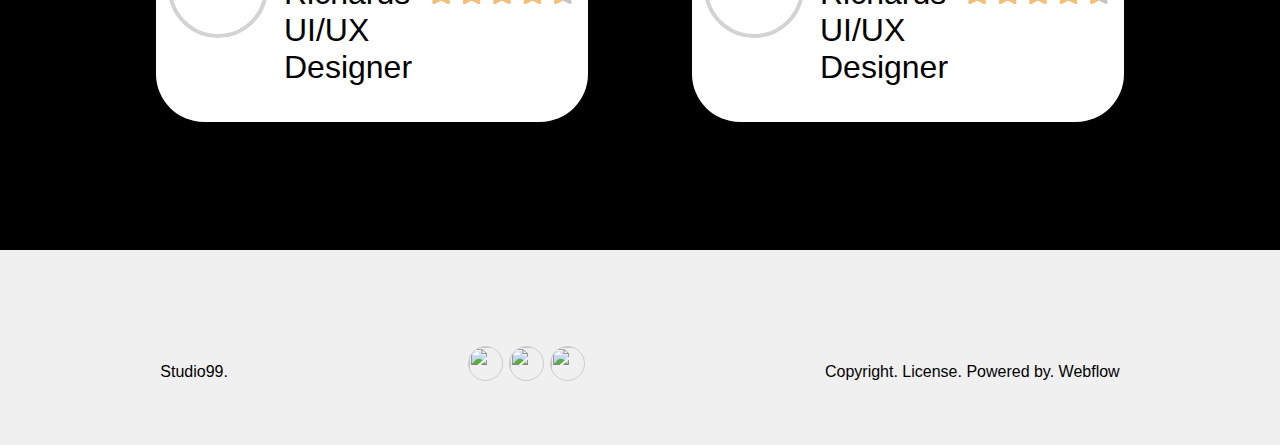
==== commit c27e2608: "eleventh commit" ====
--- a/index.html
+++ b/index.html
@@ -3,7 +3,7 @@
 <head>
     <meta charset="UTF-8">
     <meta name="viewport" content="width=device-width, initial-scale=1.0">
-    <title>New-code</title>
+    <title>webflow</title>
     <link rel="stylesheet" href="https://fonts.googleapis.com/css2?family=Material+Symbols+Outlined:opsz,wght,FILL,GRAD@24,400,0,0&icon" />
     <link rel="stylesheet" href="style.css">
 </head>
@@ -217,5 +217,7 @@
             <p>Copyright. <span>License</span>. Powered by. <span>Webflow</span></p>
         </div>
     </footer>
+    <!-- <h1>m</h1> -->
+    <script src="main.js"></script>
 </body>
 </html>--- a/style.css
+++ b/style.css
@@ -12,6 +12,8 @@
     flex-direction: column;
     justify-content: center;
     place-content: center;
+    overflow-x: hidden;
+    max-width: 100vw;
 }
 header{
     margin: 2rem;
@@ -137,7 +139,7 @@
     display: flex;
     gap: 1rem;
     margin-left: 2rem; 
-    margin-bottom: 5rem; 
+    margin-bottom: 1.5rem; 
 }
 main .section-1 .intro{
     font-size: 1rem;
@@ -154,7 +156,7 @@
     color: rgb(255, 203, 126);
 }
 main .section-1 .intro p{
-    margin-top: 2rem;
+    margin-top: 1rem;
     font-size:1rem;
     color: rgb(163, 163, 163);
 }
@@ -213,7 +215,7 @@
     justify-content: center;
     align-items: center;
     flex-direction: column;
-    gap: 10rem;
+    gap: 3rem;
     background-color: rgb(219, 219, 219);
     padding: 2rem;
     border-radius: 2rem;
@@ -223,14 +225,14 @@
     width: 300px;
     height: 400px;
     border-radius: 4rem;
-    margin-top: 5rem;
+    margin-top: 1rem;
 }
 main .section-2 .head-text{
     display: flex;
     justify-content: center;
     align-items: center;
-    gap: 4rem;
-    margin-bottom: 2rem;
+    gap: 2rem;
+    margin-bottom: 1rem;
 }
 main .section-2 .head-text p{
     font-size: 2rem;
@@ -248,14 +250,16 @@
 main .section-2 .glad{
     font-size: 2rem;
     font-weight: bolder;
-    margin-bottom: 4rem;
-    margin-top: 4rem;
+    margin-bottom: 2rem;
+    margin-top: 2rem;
+    text-align: center;
 }
 main .section-2 .service{
     font-size: 1rem;
     line-height: 2.5rem;
-    margin-bottom: 4rem;
-    margin-top: 4rem;
+    margin-bottom: 2rem;
+    margin-top: 1rem;
+    text-align: center;
 }
 
 
@@ -269,8 +273,8 @@
     justify-content: center;
     align-items: center;
     flex-direction: column;
-    gap: 5rem;
-    margin-top: 10rem;
+    gap: 1rem;
+    margin-top: 1.5rem;
 }
 .recent p{
     font-size: 3rem;
@@ -285,7 +289,6 @@
     align-items: center;
     background-color: rgb(255, 203, 126);
     border: none;
-    margin-top: 2rem;
     border-radius: 10px;
 }
 .recent button a{
@@ -304,8 +307,8 @@
     justify-content: center;
     align-items: center;
     flex-direction: column;
-    gap: 10rem;
-    margin-top: 10rem;
+    gap: 4rem;
+    margin-top: 2rem;
 }
 main .section-3 img{
     height: 450px;
@@ -314,13 +317,13 @@
     border-bottom-left-radius:2rem;
 }
 main .section-3 .keeper{
-    margin-top: 4rem;
+    margin-top: 2rem;
     font-size: 1.5rem;
     font-weight: bold;
     text-align: center;
 }
 main .section-3 .lumy{
-    margin-top: 4rem;
+    margin-top: 2rem;
     display: flex;
     justify-content: center;
     align-items: center;
@@ -345,8 +348,8 @@
     display: flex;
     justify-content: center;
     align-items: center;
-    margin-top: 16rem;
-    margin-bottom: 4rem;
+    margin-top: 2rem;
+    margin-bottom: 2rem;
     font-size: 2.5rem;
     font-weight: bold;
 }
@@ -362,12 +365,12 @@
     justify-content: center;
     align-items: center;
     flex-direction: column;
-    gap: 6rem;
+    gap: 2.5rem;
     width: 30%; 
 }
 main .section-4 img{
-    height: 300px;
-    width: 300px;
+    height: 250px;
+    width: 250px;
     border-radius: 2rem;
     margin-bottom: 1.5rem;
 }
@@ -381,7 +384,6 @@
 main .section-4 .top{
     text-align: center;
     font-size: 1.5rem; 
-    margin-top: 4rem;
 }
 main .section-4 .text{
     display: flex;
@@ -403,12 +405,12 @@
     align-items: center;
     flex-direction: column;
     flex-wrap: wrap;
-    margin-top: 6rem;
+    margin-top: 2.5rem;
     background-color: rgb(255, 203, 126);
     padding: 3rem;
     border-radius: 2rem;
-    gap: 3rem;
-    margin-bottom: 6rem;
+    gap: 1rem;
+    margin-bottom: 2.5rem;
 }
 main .section-5 p{
     font-size: 1rem;
@@ -423,7 +425,6 @@
     align-items: center;
     background-color: white;
     border: none;
-    margin-top: 2rem;
     border-radius: 10px;
 }
 main .section-5 a{
@@ -451,33 +452,34 @@
     flex-direction: column;
     background-color: black;
     width: 100%;
-    margin-top: 6rem;
-    margin-bottom: 6rem;
+    margin-top: 3rem;
+    margin-bottom: 3rem;
 }
 main .section-6 .sec-6-head{
     color: white;
     font-size: 1rem;
     margin: 3rem;
+    margin-bottom:0 ;
 }
 main .section-6 .tabs{
     display: flex;
-    gap: 3rem;
-    justify-content: center;
-    align-items: center;
-    flex-direction: column;
-    margin-bottom: 5rem;
+    gap: 1rem;
+    justify-content: center;
+    align-items: center;
+    flex-direction: column;
+    margin-bottom: 1rem;
 }
 main .section-6 .sec-6-tab{
     display: flex;
     flex-direction: column;
-    gap: 2rem;
+    gap: 1rem;
     justify-content: center;
     align-items: center;
     background-color: white;
-    width: 20rem;
-    height: 30rem;
+    width: 18rem;
+    height: 15rem;
     padding: 2rem;
-    margin: 3rem;
+    margin: 1rem;
     border-top-left-radius: 3rem;
     border-bottom-left-radius:3rem ;
     border-bottom-right-radius:3rem ;
@@ -489,9 +491,9 @@
     gap: 1rem;
 }
 main .section-6 .sec-6-tab-aside .img{
-    width: 50px;
-    height: 50px;
-    border: 4px solid rgba(190, 190, 190, 0.678);
+    width: 35px;
+    height: 35px;
+    border: 1px solid rgba(190, 190, 190, 0.678);
     border-radius: 50%;
 }
 
@@ -504,7 +506,7 @@
     justify-content: center;
     align-items: center;
     gap: 1rem;
-    margin-bottom: 4rem;
+    margin-bottom: 2rem;
     font-size: 0.6rem;
 }
 footer .img-div{
@@ -522,3 +524,457 @@
     border: 1px solid rgba(190, 190, 190, 0.726);
     border-radius: 50%;
 }
+
+@media only screen and (min-width: 768px) {
+    body{
+        display: flex;
+        flex-direction: column;
+        justify-content: center;
+        align-items: center;
+        background-color: rgb(240, 240, 240);
+        margin-top: 0;
+        margin-bottom: 2rem;
+    }
+    header{
+        margin: 2rem;
+        display: flex;
+        gap: 35rem;
+
+    }
+    header div{
+        font-weight: bold;
+        font-size: 1.5rem;
+    }
+    header div span{
+        margin-left: 3px;
+        color: rgb(255, 223, 175);
+        font-size: 2.5rem;
+    }
+    header nav ul{
+        display: flex;
+        flex-direction: row;
+        justify-content: center;
+        align-items: center;
+        gap: 1rem;  
+        font-size: 1rem;
+    }
+    header nav ul li{
+        list-style: none;
+        justify-content: center;
+        align-items: center;
+        border-top: none;
+        text-wrap: nowrap;
+    }
+    header nav ul li a{
+        text-decoration: none;
+        color: black;
+    }
+    nav{
+        display: flex;
+        flex-direction: row;
+        border-top: none;
+    }
+    .menu-button{
+        display: none;
+    }
+    .menu-icon,
+    .menu-icon::before,
+    .menu-icon::after{
+        display: none;
+    }
+    
+    
+    /* Main content */
+    
+    main{
+        display: flex;
+        flex-direction: column;
+        justify-content: center;
+        align-items: center;
+    }
+    
+    
+    /* Main content: section-1 */
+    
+    
+    main .section-1{
+        display: flex;
+        justify-content: center;
+        align-items: center;
+        flex-direction: row;
+        gap: 13rem;
+        margin: 3rem; 
+        margin-bottom: 12rem; 
+    }
+    main .section-1 .intro{
+        font-size: 3rem;
+        font-weight: bold;
+    }
+    main .section-1 .intro .hey{
+        color: grey;
+        font-size: 1.7rem;
+    }
+    main .section-1 .intro div{
+        margin-top: 1.2rem;
+    }
+    main .section-1 .intro .studio{
+        color: rgb(255, 203, 126);
+    }
+    main .section-1 .intro p{
+        margin-top: 2rem;
+        font-size: 1rem;
+        color: rgb(163, 163, 163);
+    }
+    main .section-1 .intro button{
+        width: 10rem;
+        height: 3rem;
+        display: flex;
+        justify-content: center;
+        align-items: center;
+        background-color: rgb(255, 203, 126);
+        border: none;
+        margin-top: 2rem;
+        border-radius: 10px;
+    }
+    main .section-1 .intro button a{
+        text-decoration: none;
+        color: white;
+        font-size: 1rem;
+        font-style: oblique;
+        font-weight: bold;
+    }
+    main .photomatch{
+        display: flex;
+        flex-direction: column;
+        position: relative;
+    }
+    main .photomatch p{
+        width: 500px;
+        height: 500px;
+        border-radius: 50%;
+        position: static;
+        border: 1px solid rgb(226, 226, 226);
+    }
+    main .photomatch .img-1{
+        width: 500px;
+        height: 500px;
+        border-radius: 50%;
+        position: absolute;
+        top: 10%;
+        right: -4% ;
+        z-index: 8;
+    }
+    main .photomatch .img-2{
+        width: 250px;
+        height: 250px;
+        position: absolute;
+        bottom: -20%;
+        right:60%;
+    }
+    
+    
+    /* Main content: section-2 */
+    
+    
+    main .section-2{
+        display: flex;
+        justify-content: center;
+        align-items: center;
+        flex-direction: row;
+        gap: 4rem;
+        background-color: rgb(219, 219, 219);
+        padding: 3rem;
+        border-radius: 4rem;
+        padding: 2rem;
+    }
+    main .section-2 .sec2-img{
+        width: 400px;
+        height: 400px;
+        border-radius: 4rem;
+    }
+    main .section-2 .head-text{
+        display: flex;
+        place-content: center;
+        gap: 5rem;
+        margin-bottom: 2rem;
+    }
+    main .section-2 .head-text p{
+        font-size: 4rem;
+        font-weight: bolder;
+    }
+    main .section-2 .head-text div .p-p{
+        font-size: 1rem;
+        color: #949494;
+    }
+    main .section-2 .head-text p span{
+        margin-left: 1rem;
+        color: rgb(53, 199, 150);
+        font-weight: bolder;
+    }
+    main .section-2 .glad{
+        font-size: 3rem;
+        font-weight: bolder;
+        margin-bottom: 2rem;
+    }
+    main .section-2 .service{
+        font-size: 1.5rem;
+        line-height: 2.5rem;
+    }
+    
+    /* Recent projects */
+    
+    
+    .recent{
+        display: flex;
+        justify-content: center;
+        align-items: center;
+        flex-direction: row;
+        gap: 30rem;
+        margin-top: 3rem;
+    }
+    .recent p{
+        font-size: 3rem;
+        font-weight: bolder;
+        text-wrap: nowrap;
+    }
+    .recent button{
+        width: 10rem;
+        height: 3rem;
+        display: flex;
+        justify-content: center;
+        align-items: center;
+        background-color: rgb(255, 203, 126);
+        border: none;
+        margin-top: 2rem;
+        border-radius: 10px;
+    }
+    .recent button a{
+        text-decoration: none;
+        color: white;
+        font-size: 1rem;
+        font-weight: bold;
+    }
+    
+    
+    /* Main content: section 3*/
+    
+    
+    main .section-3{
+        display: flex;
+        justify-content: center;
+        align-items: center;
+        flex-direction: row;
+        gap: 3rem;
+        margin-top: 10rem;
+        margin-bottom: 10rem;
+    }
+    main .section-3 img{
+        height: 800px;
+        width: 450px;
+        border-top-left-radius:2rem ;
+        border-bottom-left-radius:2rem;
+    }
+    main .section-3 .sec-3-img{
+        border-top-right-radius:2rem ;
+        border-bottom-right-radius:2rem;
+    }
+    main .section-3 .keeper{
+        font-size: 2rem;
+        font-weight: bold;
+    }
+    main .section-3 .lumy{
+        font-size: 2rem;
+        font-weight: bold;
+    }
+    main .section-3 .googleapis{
+        display: flex;
+        gap: 2rem;
+        font-size: 1.2rem;
+    }
+    
+    
+    /* why hire us */
+    
+    
+    .why-hire{
+        display: flex;
+        justify-content: center;
+        align-items: center;
+        margin-top: 6rem;
+        margin-bottom: 10rem;
+        font-size: 3rem;
+        font-weight: bold;
+    }
+    
+    
+    
+    
+    /* Main-content: section 4 */
+    
+    
+    main .section-4{
+        display: flex;
+        justify-content: center;
+        align-items: center;
+        flex-direction: row;
+        gap: 3rem;
+        width: 30%; 
+        margin-bottom: 5rem;
+    }
+    main .section-4 img{
+        width: 200px;
+        height: 300px;
+        border-radius: 2rem;
+        margin-bottom: 1.5rem;
+    }
+    main .section-4 div{
+        display: flex;
+        flex-direction: column;
+        justify-content: center;
+        align-items: center; 
+    }
+    main .section-4 .top{
+        text-align: center;
+        font-size: 1.5rem; 
+    }
+    main .section-4 .text{
+        display: flex;
+        flex-direction: column;
+        justify-content: center;
+        align-items: center;
+        text-align: justify;
+    }
+    
+    
+    
+    /* Main-content: section 5 */
+    
+    
+    main .section-5{
+        display: flex;
+        justify-content: center;
+        align-items: center;
+        flex-direction: row;
+        margin-top: 6rem;
+        background-color: rgb(255, 203, 126);
+        padding: 2rem;
+        border-radius: 2rem;
+        gap: 25rem;
+        margin-bottom: 6rem;
+    }
+    main .section-5 p{
+        font-size: 1.7rem;
+        color: white;   
+        text-wrap: nowrap;
+    }
+    main .section-5 button{
+        width: 10rem;
+        height: 3rem;
+        display: flex;
+        justify-content: center;
+        align-items: center;
+        background-color: white;
+        border: none;
+        margin-top: 2rem;
+        border-radius: 10px;
+    }
+    main .section-5 a{
+        display: flex;
+        align-items: self-end;
+        gap: 1rem;
+        text-decoration: none;
+        color: black;
+        font-size: 1rem;
+        font-weight: bold;
+    }
+
+
+    .logo-img{
+        margin-top: 5rem;
+        margin-bottom: 5rem;
+        width: 700px;
+    }
+    
+    
+    /* Main-content: section 6 */
+    
+    
+    main .section-6{
+        display: flex;
+        justify-content: center;
+        align-items: center;
+        flex-direction: column;
+        background-color: black;
+        width: 100%;
+        margin: 0;
+        margin-top: 6rem;
+        margin-bottom: 6rem;
+    }
+    main .section-6 .sec-6-head{
+        color: white;
+        font-size: 3rem;
+        margin: 3rem;
+    }
+    main .section-6 .tabs{
+        display: flex;
+        gap: 0.5rem;
+        justify-content: center;
+        align-items: center;
+        flex-direction: row;
+        margin-bottom: 5rem;
+    }
+    main .section-6 .sec-6-tab{
+        display: flex;
+        flex-direction: column;
+        gap: 2rem;
+        justify-content: center;
+        align-items: center;
+        background-color: white;
+        width: 27rem;
+        height: 27rem;
+        padding: 2rem;
+        margin: 3rem;
+        border-top-left-radius: 3rem;
+        border-bottom-left-radius:3rem ;
+        border-bottom-right-radius:3rem ;
+        font-size: 2rem;
+    }
+    main .section-6 .sec-6-tab-aside{
+        display: flex;
+        margin-top: 2rem;
+        gap: 1rem;
+    }
+    main .section-6 .sec-6-tab-aside .img{
+        width: 100px;
+        height: 100px;
+        border: 4px solid rgba(190, 190, 190, 0.678);
+        border-radius: 50%;
+    }
+    
+    
+    /* footer */
+    
+    
+    footer div{
+        display: flex;
+        gap: 15rem;
+        font-size: 1rem;
+        margin: 0;
+        margin-bottom: 1rem;
+    }
+    footer .img-div{
+        display: flex;
+        justify-content: center;
+        align-items: center;
+        gap: 6px;
+    }
+    footer .img{
+        display: flex;
+        justify-content: center;
+        align-items: center;
+        width: 35px;
+        height: 35px;
+        border: 1px solid rgba(190, 190, 190, 0.726);
+        border-radius: 50%;
+    }
+}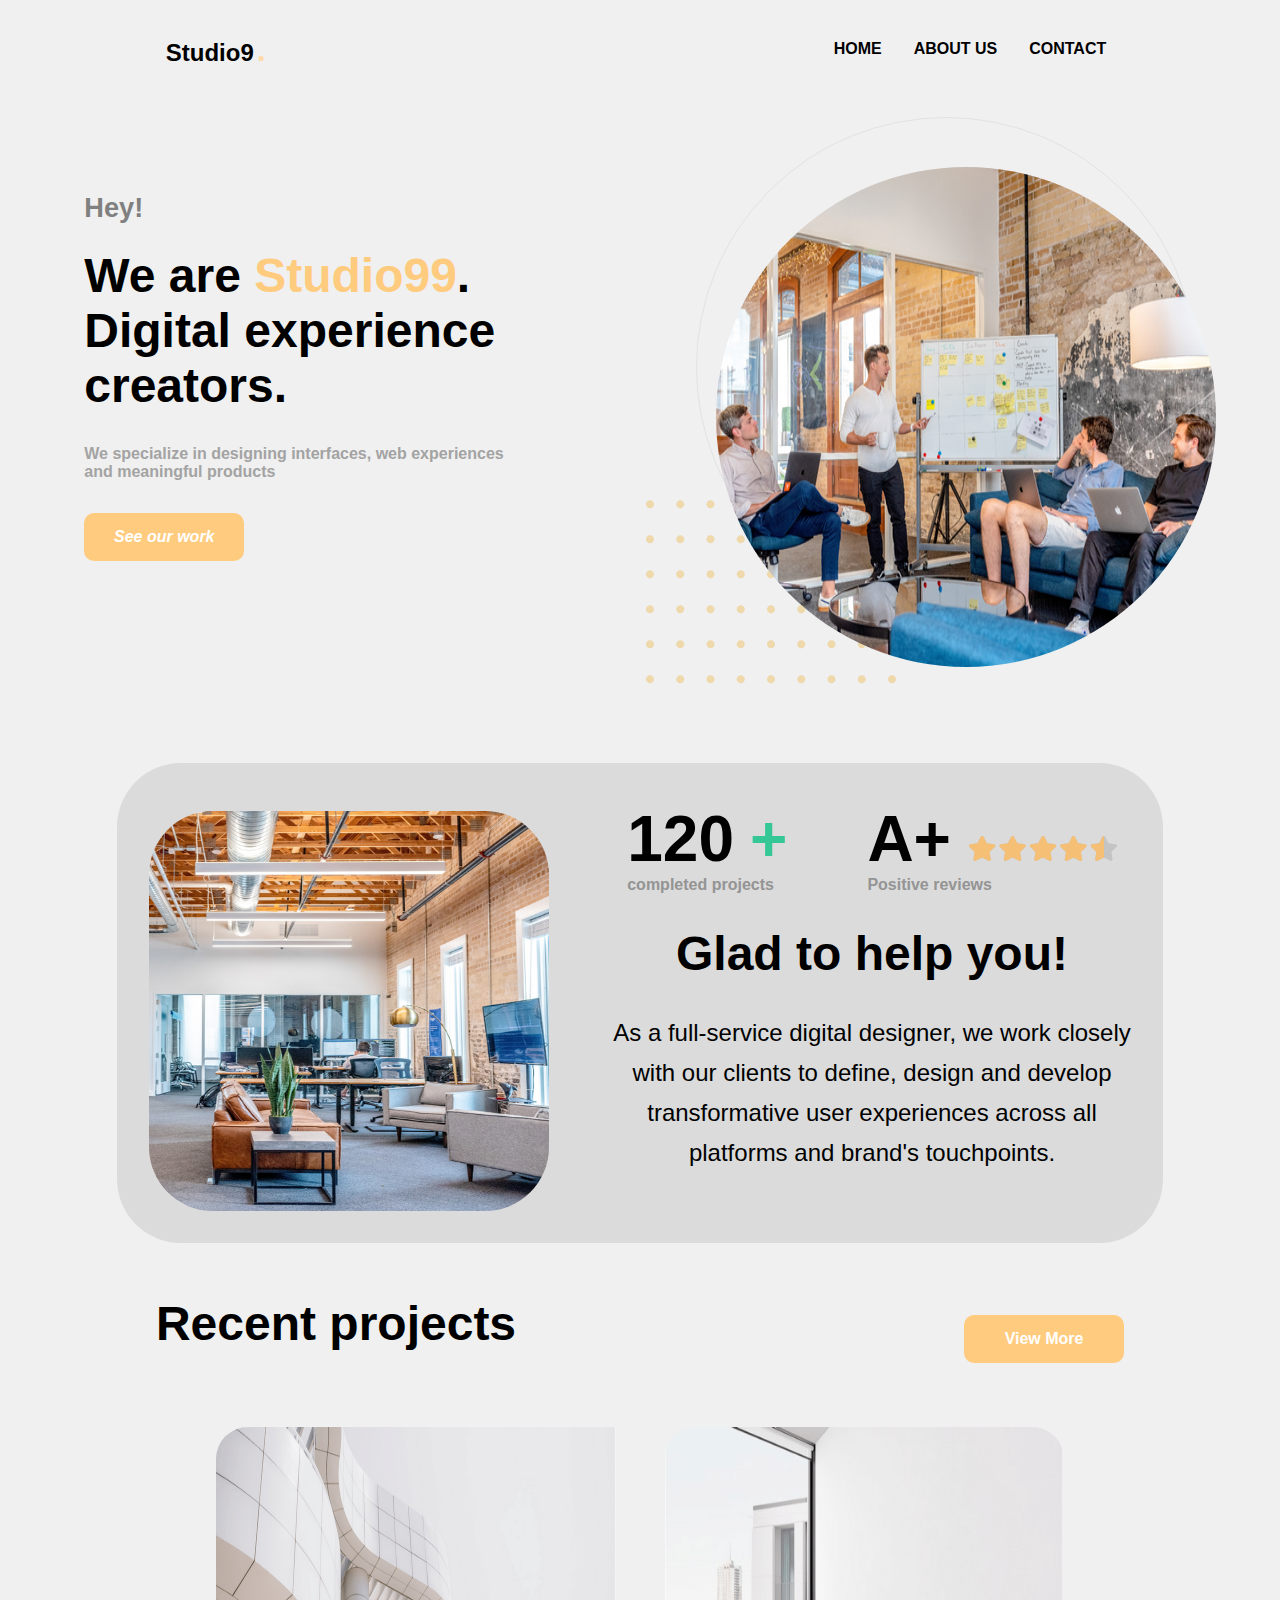
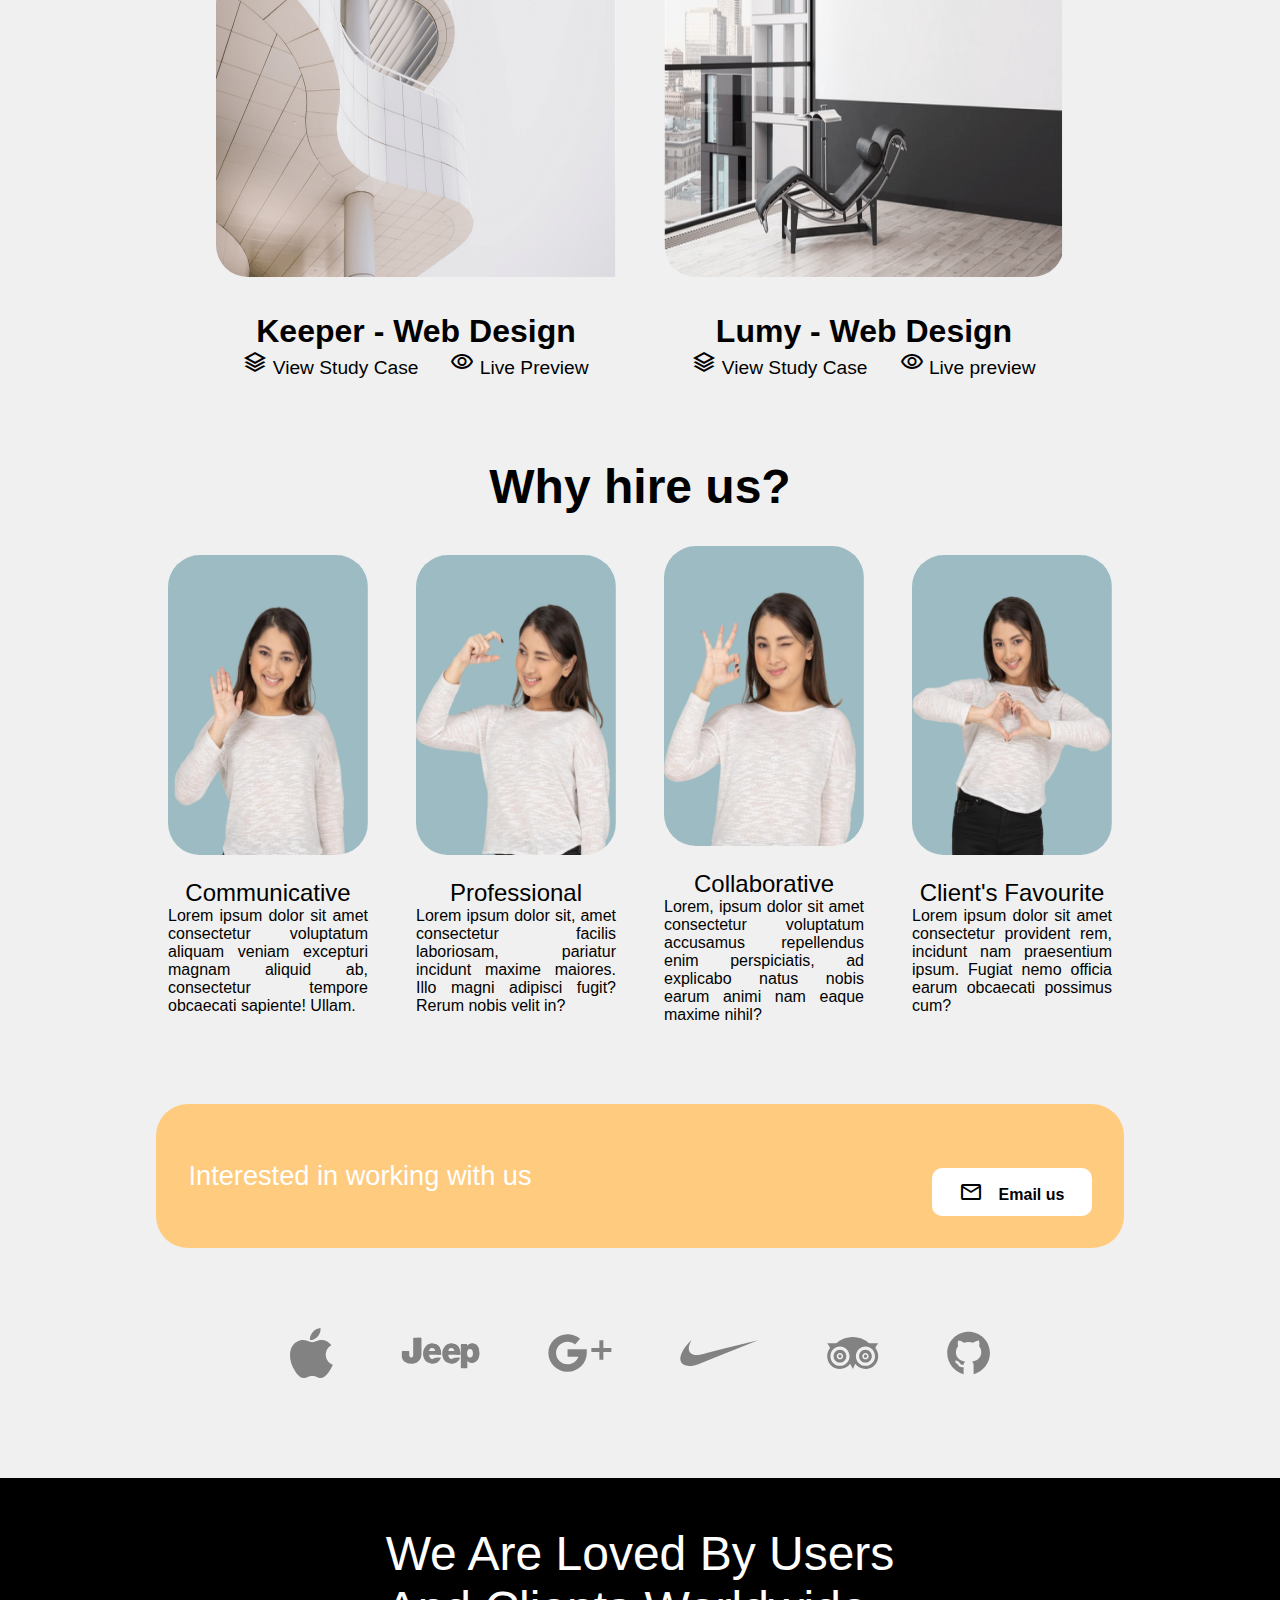
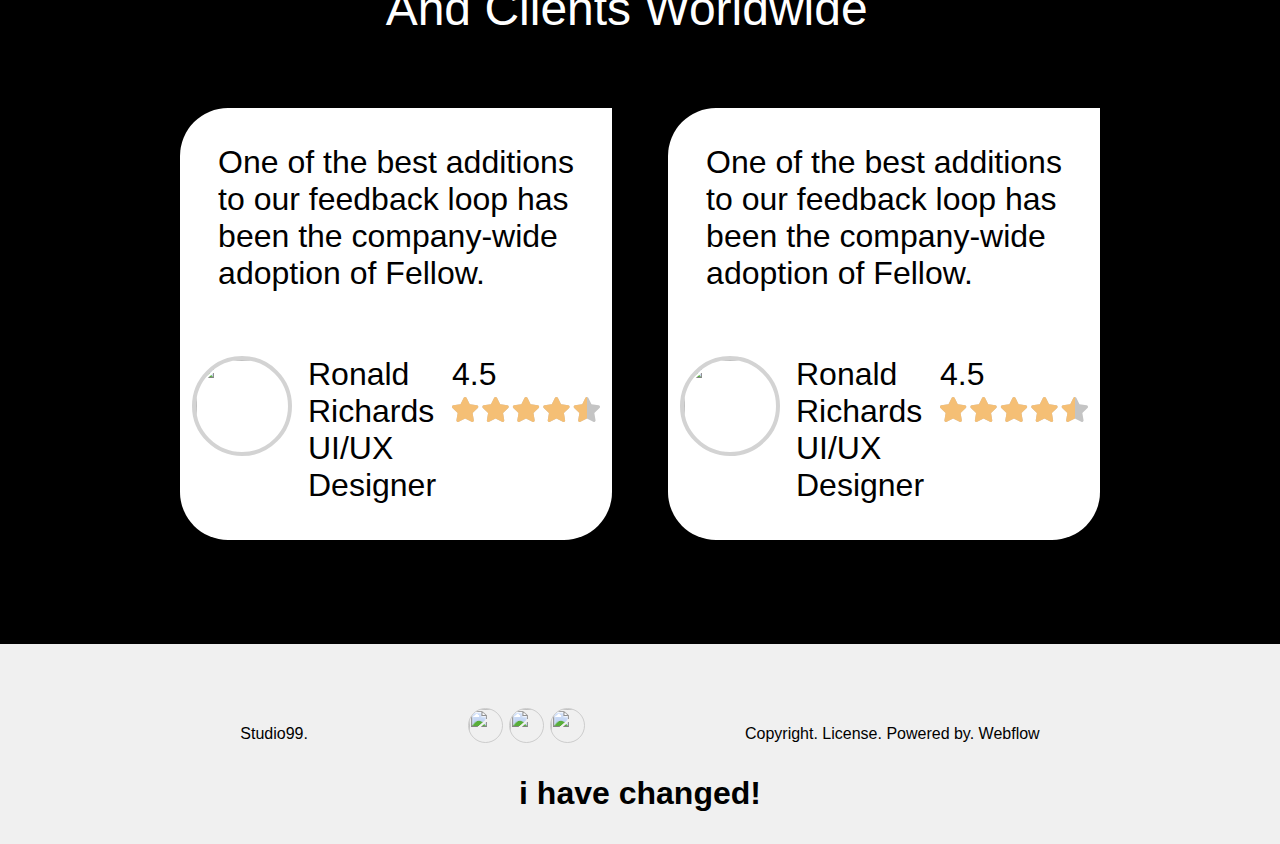
==== commit 4ec28fd8: "twelveth commit" ====
--- a/index.html
+++ b/index.html
@@ -15,7 +15,7 @@
         </div>
 
         <div class="burger">
-            <button class="menu-button">
+            <button class="menu-button" id="burg">
                 <div class="menu-icon"></div>
             </button>
         <nav>
@@ -217,7 +217,7 @@
             <p>Copyright. <span>License</span>. Powered by. <span>Webflow</span></p>
         </div>
     </footer>
-    <!-- <h1>m</h1> -->
+    <h1 id="h1"></h1>
     <script src="main.js"></script>
 </body>
 </html>--- a/style.css
+++ b/style.css
@@ -137,6 +137,8 @@
 
 main .section-1{
     display: flex;
+    justify-content: center;
+    align-items: center;
     gap: 1rem;
     margin-left: 2rem; 
     margin-bottom: 1.5rem; 
@@ -311,7 +313,7 @@
     margin-top: 2rem;
 }
 main .section-3 img{
-    height: 450px;
+    height: 400px;
     width: 350px;
     border-top-left-radius:2rem ;
     border-bottom-left-radius:2rem;
@@ -407,7 +409,7 @@
     flex-wrap: wrap;
     margin-top: 2.5rem;
     background-color: rgb(255, 203, 126);
-    padding: 3rem;
+    padding: 1.5rem;
     border-radius: 2rem;
     gap: 1rem;
     margin-bottom: 2.5rem;
@@ -539,6 +541,7 @@
         margin: 2rem;
         display: flex;
         gap: 35rem;
+        margin-bottom: 0;
 
     }
     header div{
@@ -602,9 +605,9 @@
         justify-content: center;
         align-items: center;
         flex-direction: row;
-        gap: 13rem;
+        gap: 12rem;
         margin: 3rem; 
-        margin-bottom: 12rem; 
+        margin-bottom: 7rem; 
     }
     main .section-1 .intro{
         font-size: 3rem;
@@ -729,8 +732,8 @@
         justify-content: center;
         align-items: center;
         flex-direction: row;
-        gap: 30rem;
-        margin-top: 3rem;
+        gap: 28rem;
+        margin-top: 1.5rem;
     }
     .recent p{
         font-size: 3rem;
@@ -765,12 +768,12 @@
         align-items: center;
         flex-direction: row;
         gap: 3rem;
-        margin-top: 10rem;
-        margin-bottom: 10rem;
+        margin-top: 4rem;
+        margin-bottom: 3rem;
     }
     main .section-3 img{
-        height: 800px;
-        width: 450px;
+        height: 450px;
+        width: 400px;
         border-top-left-radius:2rem ;
         border-bottom-left-radius:2rem;
     }
@@ -800,8 +803,8 @@
         display: flex;
         justify-content: center;
         align-items: center;
-        margin-top: 6rem;
-        margin-bottom: 10rem;
+        margin-top: 2rem;
+        margin-bottom: 2rem;
         font-size: 3rem;
         font-weight: bold;
     }
@@ -819,7 +822,7 @@
         flex-direction: row;
         gap: 3rem;
         width: 30%; 
-        margin-bottom: 5rem;
+        margin-bottom: 2rem;
     }
     main .section-4 img{
         width: 200px;
@@ -855,12 +858,12 @@
         justify-content: center;
         align-items: center;
         flex-direction: row;
-        margin-top: 6rem;
+        margin-top: 3rem;
         background-color: rgb(255, 203, 126);
         padding: 2rem;
         border-radius: 2rem;
         gap: 25rem;
-        margin-bottom: 6rem;
+        margin-bottom: 2rem;
     }
     main .section-5 p{
         font-size: 1.7rem;
@@ -890,8 +893,8 @@
 
 
     .logo-img{
-        margin-top: 5rem;
-        margin-bottom: 5rem;
+        margin-top: 3rem;
+        margin-bottom: 2rem;
         width: 700px;
     }
     
@@ -907,8 +910,8 @@
         background-color: black;
         width: 100%;
         margin: 0;
-        margin-top: 6rem;
-        margin-bottom: 6rem;
+        margin-top: 4rem;
+        margin-bottom: 4rem;
     }
     main .section-6 .sec-6-head{
         color: white;
@@ -933,7 +936,7 @@
         width: 27rem;
         height: 27rem;
         padding: 2rem;
-        margin: 3rem;
+        margin: 1.5rem;
         border-top-left-radius: 3rem;
         border-bottom-left-radius:3rem ;
         border-bottom-right-radius:3rem ;
@@ -957,7 +960,7 @@
     
     footer div{
         display: flex;
-        gap: 15rem;
+        gap: 10rem;
         font-size: 1rem;
         margin: 0;
         margin-bottom: 1rem;
@@ -977,4 +980,6 @@
         border: 1px solid rgba(190, 190, 190, 0.726);
         border-radius: 50%;
     }
-}+}
+
+
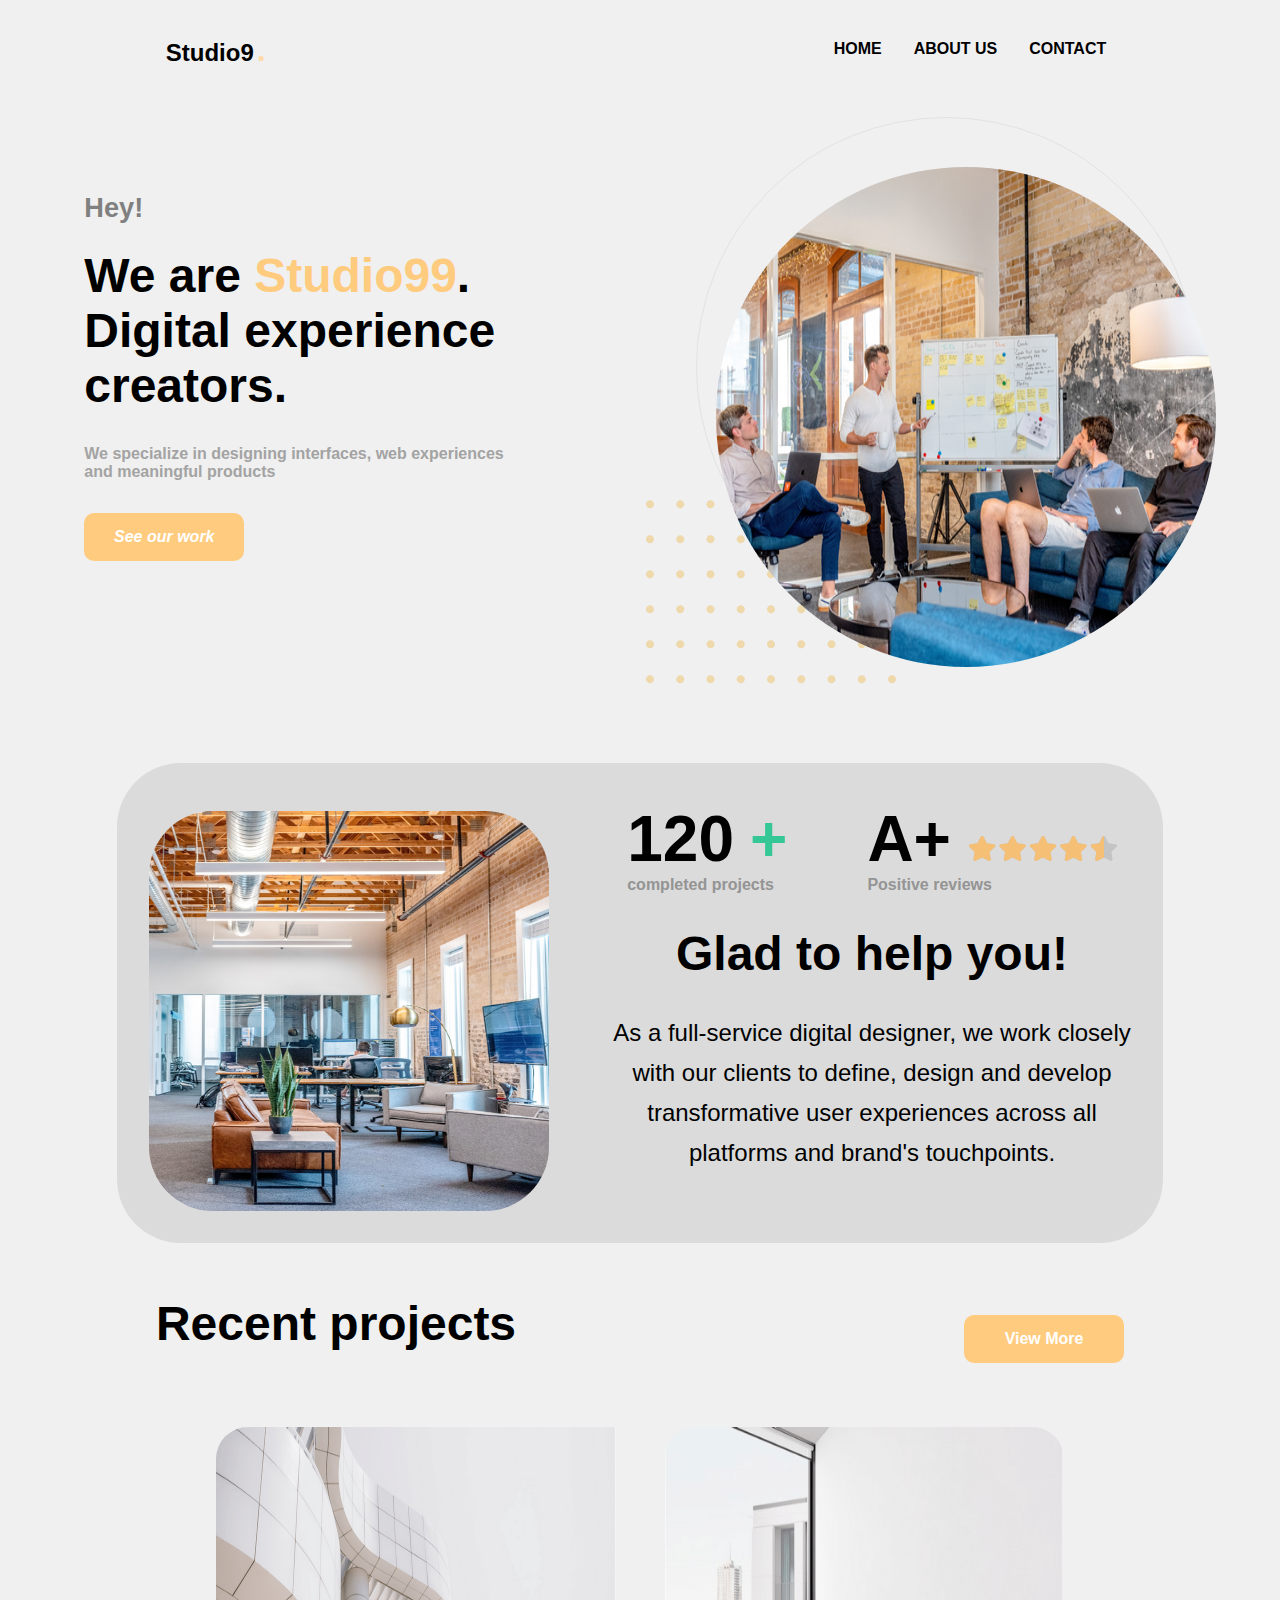
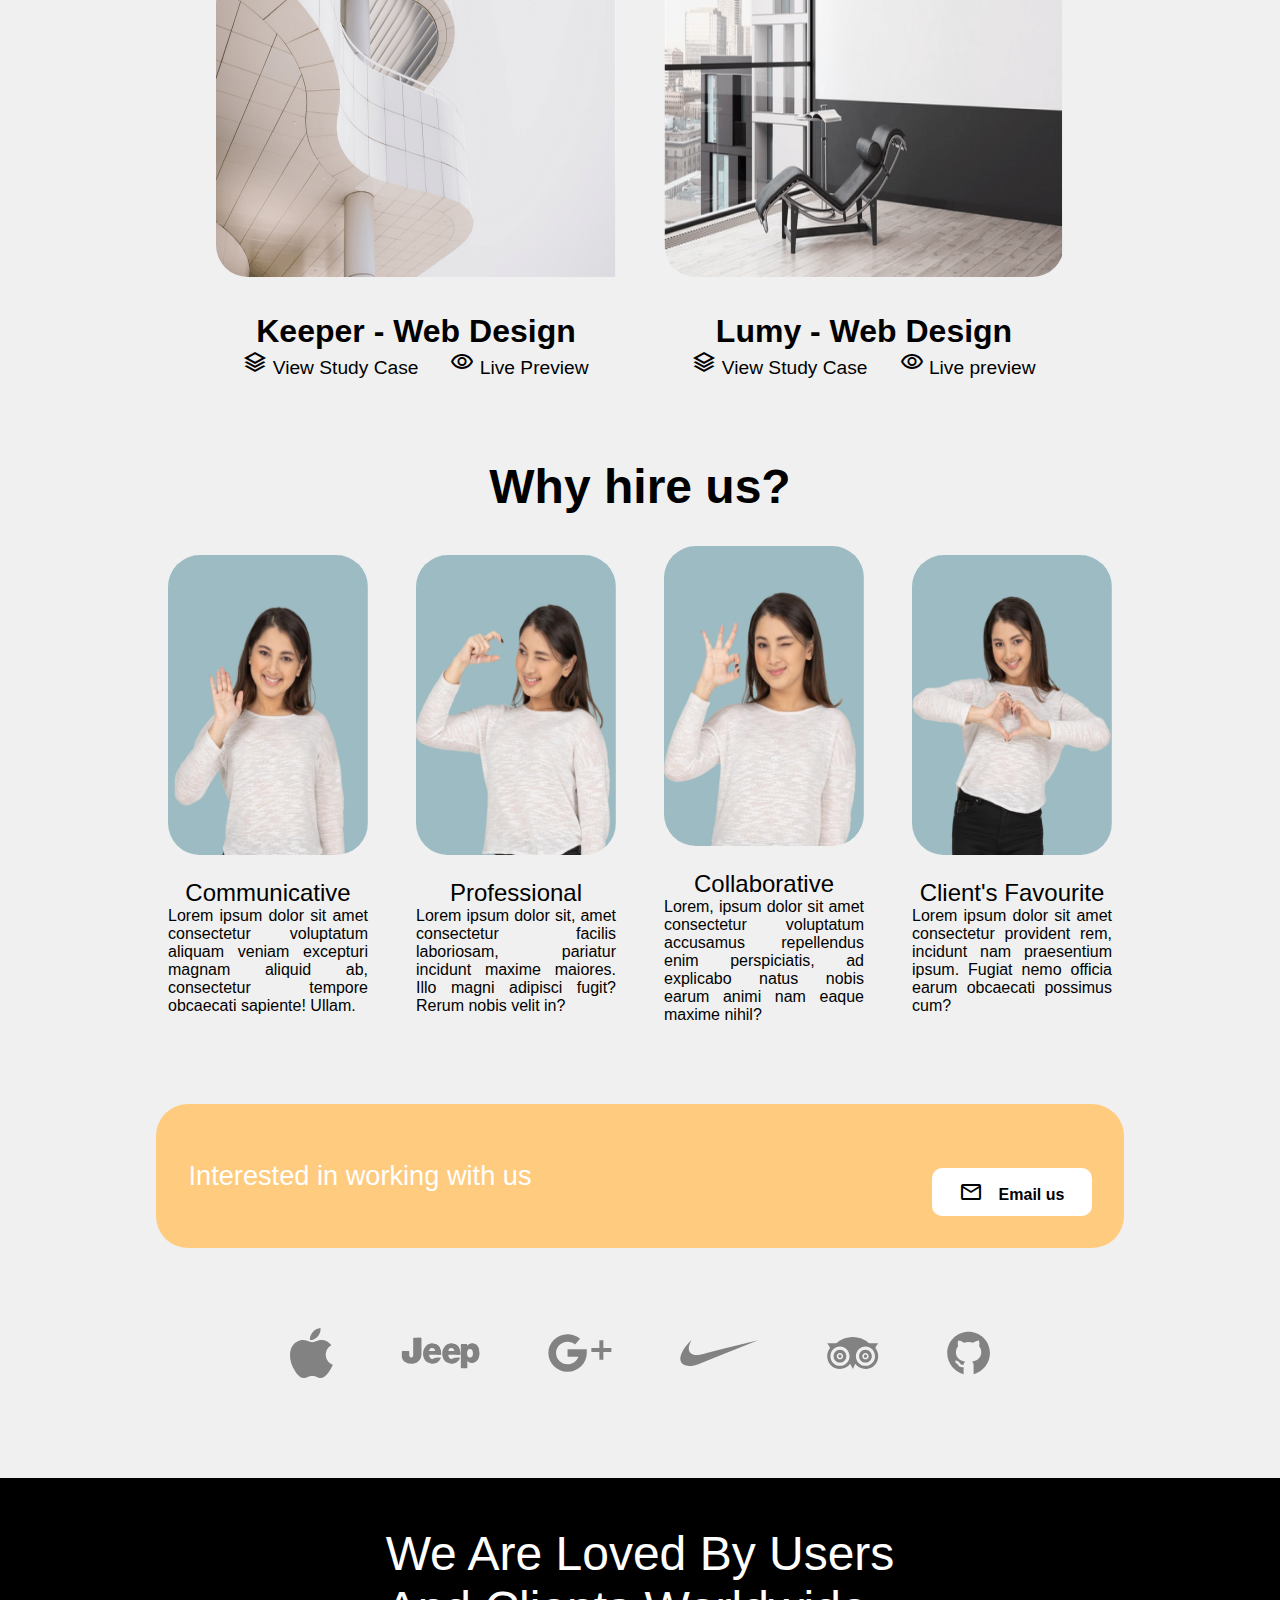
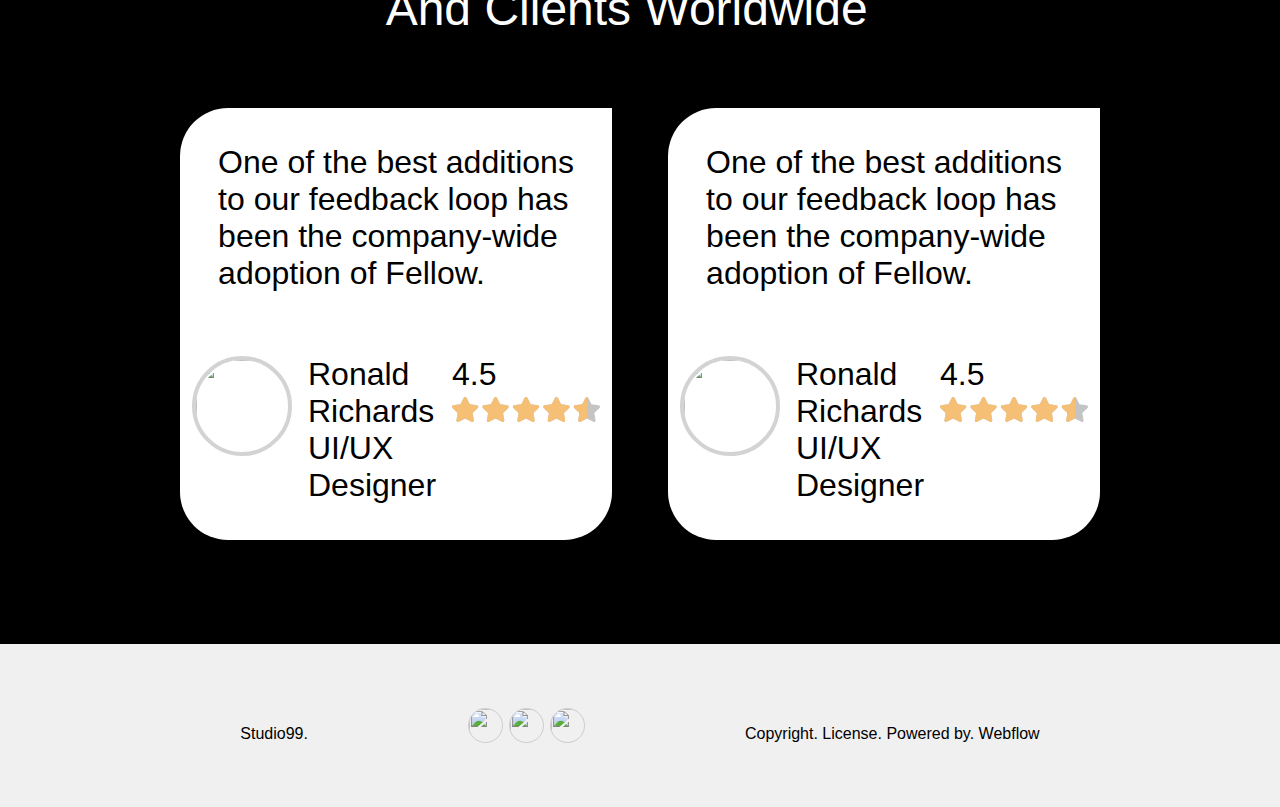
==== commit c42efed5: "thirteenth commit" ====
--- a/index.html
+++ b/index.html
@@ -217,7 +217,6 @@
             <p>Copyright. <span>License</span>. Powered by. <span>Webflow</span></p>
         </div>
     </footer>
-    <h1 id="h1"></h1>
     <script src="main.js"></script>
 </body>
 </html>